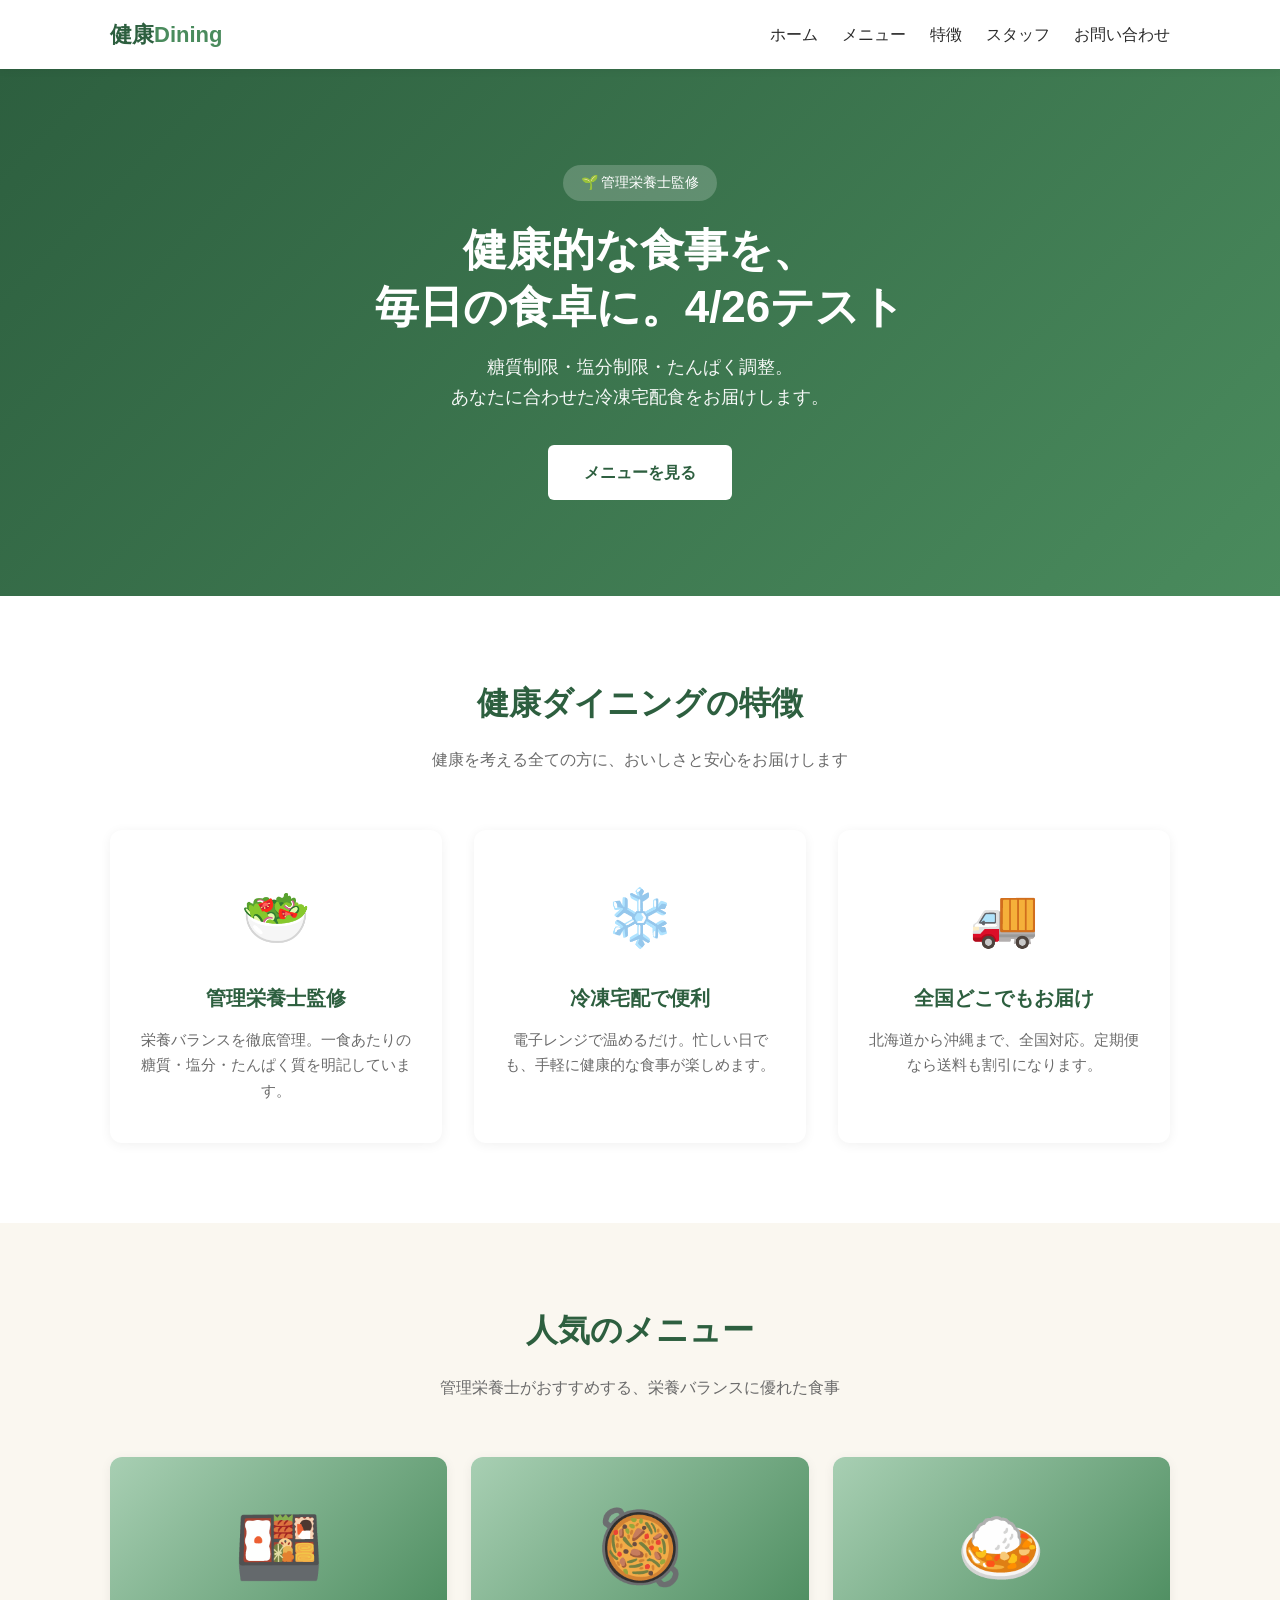
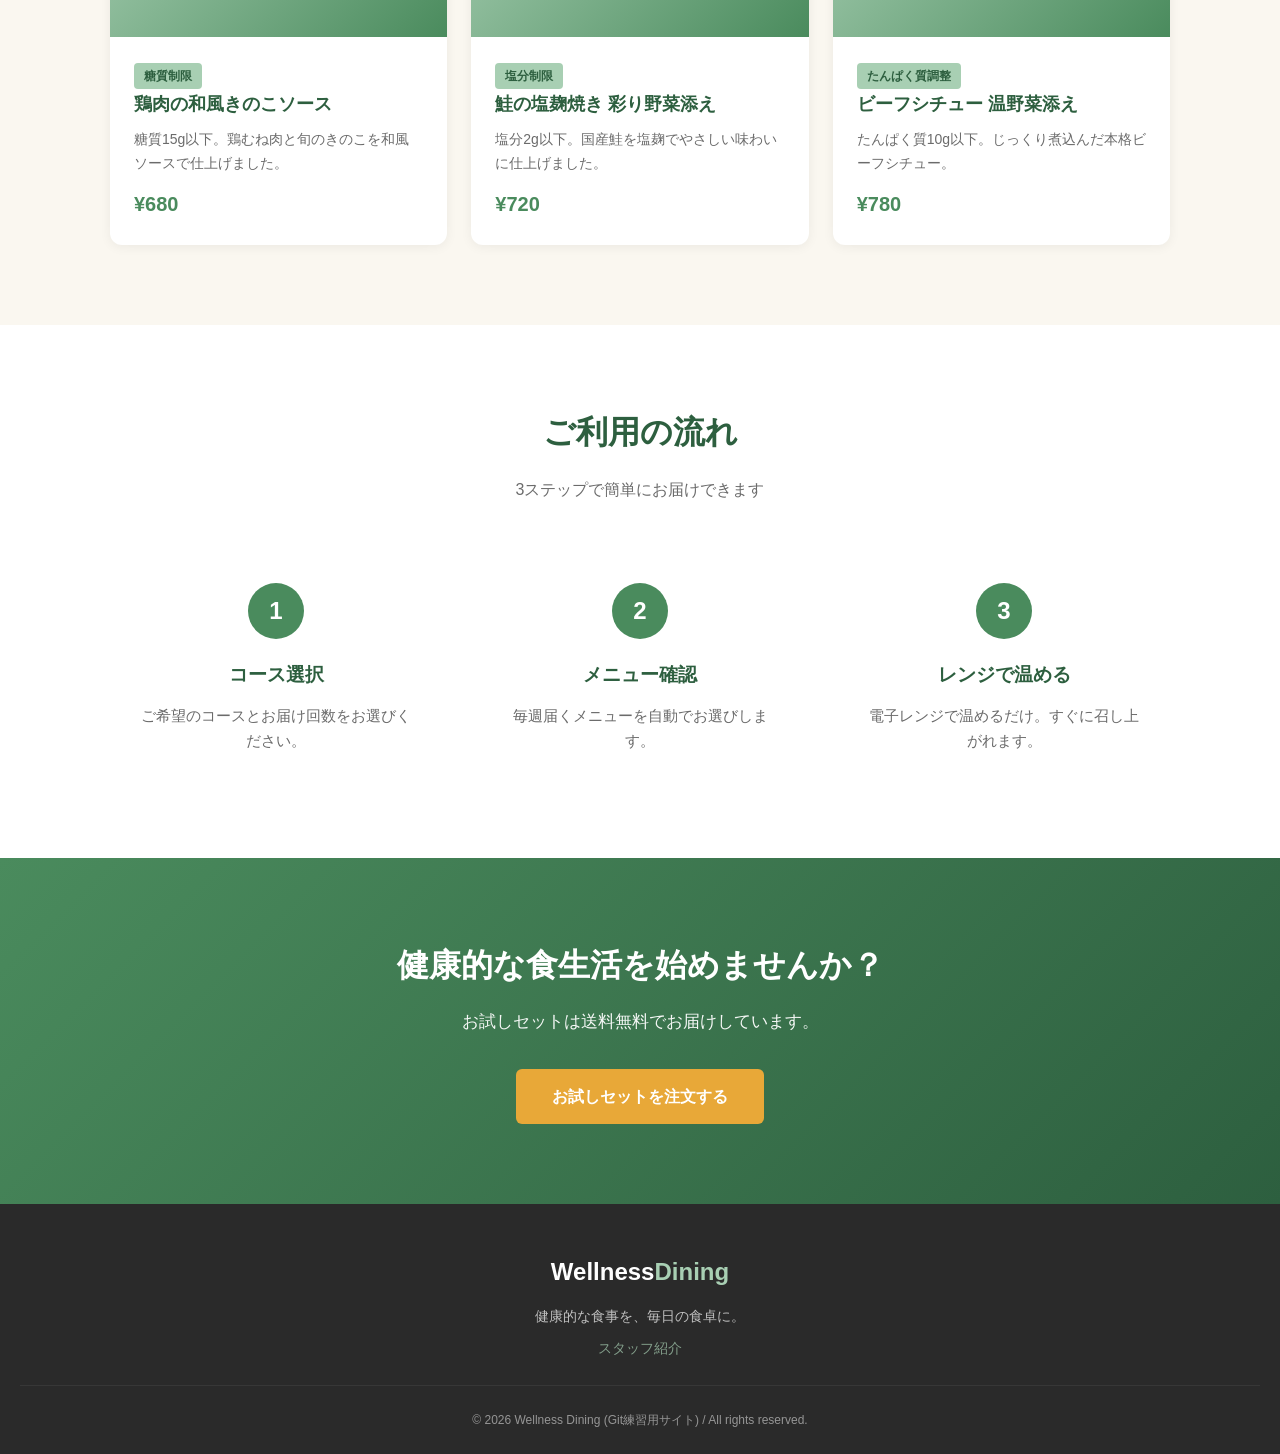
==== index.html @ 2d566314 "たんぱく修正" ====
<!DOCTYPE html>
<html lang="ja">
<head>
  <meta charset="UTF-8">
  <meta name="viewport" content="width=device-width, initial-scale=1.0">
  <title>健康｜健康的な食事を、毎日の食卓に。</title>
  <meta name="description" content="管理栄養士監修の冷凍宅配食。糖質制限・塩分制限・たんぱく質調整など、あなたに合わせた健康的な食事をお届けします。">
  <link rel="stylesheet" href="css/style.css">
</head>
<body>

  <!-- ========== Header ========== -->
  <header>
    <nav>
      <a href="index.html" class="logo">健康<span>Dining</span></a>
      <ul class="nav-links">
        <li><a href="index.html">ホーム</a></li>
        <li><a href="#menu">メニュー</a></li>
        <li><a href="#about">特徴</a></li>
        <li><a href="staff.html">スタッフ</a></li>
        <li><a href="#contact">お問い合わせ</a></li>
      </ul>
    </nav>
  </header>

  <!-- ========== Hero ========== -->
  <section class="hero">
    <span class="hero-badge">🌱 管理栄養士監修</span>
    <h1>健康的な食事を、<br>毎日の食卓に。4/26テスト</h1>
    <p>糖質制限・塩分制限・たんぱく調整。<br>あなたに合わせた冷凍宅配食をお届けします。</p>
    <a href="#menu" class="btn">メニューを見る</a>
  </section>

  <!-- ========== Features ========== -->
  <section class="bg-white" id="about">
    <div class="container">
      <h2 class="section-title">健康ダイニングの特徴</h2>
      <p class="section-subtitle">健康を考える全ての方に、おいしさと安心をお届けします</p>
      <div class="features">
        <div class="feature-card">
          <div class="feature-icon">🥗</div>
          <h3>管理栄養士監修</h3>
          <p>栄養バランスを徹底管理。一食あたりの糖質・塩分・たんぱく質を明記しています。</p>
        </div>
        <div class="feature-card">
          <div class="feature-icon">❄️</div>
          <h3>冷凍宅配で便利</h3>
          <p>電子レンジで温めるだけ。忙しい日でも、手軽に健康的な食事が楽しめます。</p>
        </div>
        <div class="feature-card">
          <div class="feature-icon">🚚</div>
          <h3>全国どこでもお届け</h3>
          <p>北海道から沖縄まで、全国対応。定期便なら送料も割引になります。</p>
        </div>
      </div>
    </div>
  </section>

  <!-- ========== Menu ========== -->
  <section id="menu">
    <div class="container">
      <h2 class="section-title">人気のメニュー</h2>
      <p class="section-subtitle">管理栄養士がおすすめする、栄養バランスに優れた食事</p>
      <div class="menu-grid">

        <div class="menu-item">
          <div class="menu-item-image">🍱</div>
          <div class="menu-item-content">
            <span class="menu-item-tag">糖質制限</span>
            <h3>鶏肉の和風きのこソース</h3>
            <p class="menu-item-desc">糖質15g以下。鶏むね肉と旬のきのこを和風ソースで仕上げました。</p>
            <div class="menu-item-price">¥680</div>
          </div>
        </div>

        <div class="menu-item">
          <div class="menu-item-image">🥘</div>
          <div class="menu-item-content">
            <span class="menu-item-tag">塩分制限</span>
            <h3>鮭の塩麹焼き 彩り野菜添え</h3>
            <p class="menu-item-desc">塩分2g以下。国産鮭を塩麹でやさしい味わいに仕上げました。</p>
            <div class="menu-item-price">¥720</div>
          </div>
        </div>

        <div class="menu-item">
          <div class="menu-item-image">🍛</div>
          <div class="menu-item-content">
            <span class="menu-item-tag">たんぱく質調整</span>
            <h3>ビーフシチュー 温野菜添え</h3>
            <p class="menu-item-desc">たんぱく質10g以下。じっくり煮込んだ本格ビーフシチュー。</p>
            <div class="menu-item-price">¥780</div>
          </div>
        </div>

      </div>
    </div>
  </section>

  <!-- ========== Steps ========== -->
  <section class="bg-white">
    <div class="container">
      <h2 class="section-title">ご利用の流れ</h2>
      <p class="section-subtitle">3ステップで簡単にお届けできます</p>
      <div class="steps">
        <div class="step">
          <div class="step-number">1</div>
          <h3>コース選択</h3>
          <p>ご希望のコースとお届け回数をお選びください。</p>
        </div>
        <div class="step">
          <div class="step-number">2</div>
          <h3>メニュー確認</h3>
          <p>毎週届くメニューを自動でお選びします。</p>
        </div>
        <div class="step">
          <div class="step-number">3</div>
          <h3>レンジで温める</h3>
          <p>電子レンジで温めるだけ。すぐに召し上がれます。</p>
        </div>
      </div>
    </div>
  </section>

  <!-- ========== CTA ========== -->
  <section class="cta" id="contact">
    <div class="container">
      <h2 class="section-title">健康的な食生活を始めませんか？</h2>
      <p>お試しセットは送料無料でお届けしています。</p>
      <a href="#" class="btn btn-accent">お試しセットを注文する</a>
    </div>
  </section>

  <!-- ========== Footer ========== -->
  <footer>
    <div class="footer-logo">Wellness<span>Dining</span></div>
    <p>健康的な食事を、毎日の食卓に。</p>
    <p><a href="staff.html">スタッフ紹介</a></p>
    <div class="footer-note">
      © 2026 Wellness Dining (Git練習用サイト) / All rights reserved.
    </div>
  </footer>

</body>
</html>
---- css/style.css ----
/* ========================================
   ウェルネスダイニング練習用サイト - 共通スタイル
   ======================================== */

:root {
  --green-dark: #2d5f3f;
  --green: #4a8b5d;
  --green-light: #a8cfb3;
  --cream: #faf7f0;
  --warm-gray: #6b6b6b;
  --dark: #2a2a2a;
  --white: #ffffff;
  --accent: #e8a838;
}

* {
  margin: 0;
  padding: 0;
  box-sizing: border-box;
}

body {
  font-family: "Noto Sans JP", "Yu Gothic", "Hiragino Sans", "Meiryo", sans-serif;
  color: var(--dark);
  line-height: 1.7;
  background: var(--cream);
}

.container {
  max-width: 1100px;
  margin: 0 auto;
  padding: 0 20px;
}

/* ===== Header ===== */
header {
  background: var(--white);
  box-shadow: 0 2px 8px rgba(0, 0, 0, 0.05);
  position: sticky;
  top: 0;
  z-index: 10;
}

nav {
  display: flex;
  justify-content: space-between;
  align-items: center;
  padding: 16px 20px;
  max-width: 1100px;
  margin: 0 auto;
}

.logo {
  font-size: 22px;
  font-weight: 700;
  color: var(--green-dark);
  text-decoration: none;
}

.logo span {
  color: var(--green);
}

.nav-links {
  display: flex;
  gap: 24px;
  list-style: none;
}

.nav-links a {
  color: var(--dark);
  text-decoration: none;
  font-weight: 500;
  transition: color 0.2s;
}

.nav-links a:hover {
  color: var(--green);
}

/* ===== Hero ===== */
.hero {
  background: linear-gradient(135deg, var(--green-dark), var(--green));
  color: var(--white);
  padding: 96px 20px;
  text-align: center;
}

.hero-badge {
  display: inline-block;
  background: rgba(255, 255, 255, 0.2);
  padding: 6px 18px;
  border-radius: 999px;
  font-size: 14px;
  margin-bottom: 20px;
}

.hero h1 {
  font-size: 44px;
  font-weight: 700;
  margin-bottom: 16px;
  line-height: 1.3;
}

.hero p {
  font-size: 18px;
  margin-bottom: 32px;
  opacity: 0.95;
}

.btn {
  display: inline-block;
  padding: 14px 36px;
  background: var(--white);
  color: var(--green-dark);
  border-radius: 6px;
  text-decoration: none;
  font-weight: 700;
  transition: transform 0.2s, box-shadow 0.2s;
}

.btn:hover {
  transform: translateY(-2px);
  box-shadow: 0 8px 20px rgba(0, 0, 0, 0.2);
}

.btn-accent {
  background: var(--accent);
  color: var(--white);
}

/* ===== Sections ===== */
section {
  padding: 80px 0;
}

.section-title {
  text-align: center;
  font-size: 32px;
  margin-bottom: 16px;
  color: var(--green-dark);
}

.section-subtitle {
  text-align: center;
  color: var(--warm-gray);
  margin-bottom: 56px;
  font-size: 16px;
}

.bg-white {
  background: var(--white);
}

/* ===== Features ===== */
.features {
  display: grid;
  grid-template-columns: repeat(auto-fit, minmax(280px, 1fr));
  gap: 32px;
}

.feature-card {
  background: var(--white);
  padding: 40px 28px;
  border-radius: 12px;
  text-align: center;
  box-shadow: 0 2px 12px rgba(0, 0, 0, 0.06);
  transition: transform 0.2s;
}

.feature-card:hover {
  transform: translateY(-4px);
}

.feature-icon {
  font-size: 56px;
  margin-bottom: 16px;
}

.feature-card h3 {
  color: var(--green-dark);
  margin-bottom: 12px;
  font-size: 20px;
}

.feature-card p {
  color: var(--warm-gray);
  font-size: 15px;
}

/* ===== Menu grid ===== */
.menu-grid {
  display: grid;
  grid-template-columns: repeat(auto-fit, minmax(280px, 1fr));
  gap: 24px;
}

.menu-item {
  background: var(--white);
  border-radius: 12px;
  overflow: hidden;
  box-shadow: 0 2px 12px rgba(0, 0, 0, 0.06);
  transition: transform 0.2s;
}

.menu-item:hover {
  transform: translateY(-4px);
}

.menu-item-image {
  background: linear-gradient(135deg, var(--green-light), var(--green));
  height: 180px;
  display: flex;
  align-items: center;
  justify-content: center;
  color: var(--white);
  font-size: 72px;
}

.menu-item-content {
  padding: 24px;
}

.menu-item h3 {
  color: var(--green-dark);
  margin-bottom: 8px;
  font-size: 18px;
}

.menu-item-desc {
  color: var(--warm-gray);
  font-size: 14px;
  margin-bottom: 12px;
}

.menu-item-price {
  color: var(--green);
  font-weight: 700;
  font-size: 20px;
}

.menu-item-tag {
  display: inline-block;
  background: var(--green-light);
  color: var(--green-dark);
  padding: 3px 10px;
  border-radius: 4px;
  font-size: 12px;
  margin-right: 6px;
  font-weight: 600;
}

/* ===== Steps ===== */
.steps {
  display: grid;
  grid-template-columns: repeat(auto-fit, minmax(240px, 1fr));
  gap: 32px;
}

.step {
  text-align: center;
  padding: 24px;
}

.step-number {
  display: inline-block;
  width: 56px;
  height: 56px;
  background: var(--green);
  color: var(--white);
  border-radius: 50%;
  font-size: 24px;
  font-weight: 700;
  line-height: 56px;
  margin-bottom: 20px;
}

.step h3 {
  color: var(--green-dark);
  margin-bottom: 12px;
}

.step p {
  color: var(--warm-gray);
  font-size: 15px;
}

/* ===== CTA ===== */
.cta {
  background: linear-gradient(135deg, var(--green), var(--green-dark));
  color: var(--white);
  text-align: center;
}

.cta .section-title {
  color: var(--white);
}

.cta p {
  margin-bottom: 32px;
  font-size: 17px;
  opacity: 0.95;
}

/* ===== Staff table ===== */
.staff-intro {
  max-width: 720px;
  margin: 0 auto 48px;
  text-align: center;
  color: var(--warm-gray);
}

.staff-table {
  width: 100%;
  background: var(--white);
  border-radius: 12px;
  overflow: hidden;
  box-shadow: 0 2px 12px rgba(0, 0, 0, 0.06);
  border-collapse: collapse;
}

.staff-table th {
  background: var(--green-dark);
  color: var(--white);
  padding: 16px;
  text-align: left;
  font-weight: 600;
}

.staff-table td {
  padding: 16px;
  border-bottom: 1px solid #eee;
}

.staff-table tr:last-child td {
  border-bottom: none;
}

.staff-table tr:hover {
  background: var(--cream);
}

.staff-role {
  display: inline-block;
  background: var(--green-light);
  color: var(--green-dark);
  padding: 3px 10px;
  border-radius: 4px;
  font-size: 12px;
  font-weight: 600;
}

/* ===== Footer ===== */
footer {
  background: var(--dark);
  color: var(--white);
  padding: 48px 20px 24px;
  text-align: center;
}

footer .footer-logo {
  font-size: 24px;
  font-weight: 700;
  color: var(--white);
  margin-bottom: 12px;
}

footer .footer-logo span {
  color: var(--green-light);
}

footer p {
  opacity: 0.7;
  font-size: 14px;
  margin-bottom: 8px;
}

footer a {
  color: var(--green-light);
  text-decoration: none;
}

.footer-note {
  margin-top: 24px;
  padding-top: 24px;
  border-top: 1px solid #444;
  font-size: 12px;
  opacity: 0.5;
}

/* ===== Responsive ===== */
@media (max-width: 640px) {
  .hero {
    padding: 64px 20px;
  }
  .hero h1 {
    font-size: 30px;
  }
  .hero p {
    font-size: 16px;
  }
  .nav-links {
    gap: 16px;
    font-size: 14px;
  }
  .section-title {
    font-size: 26px;
  }
  section {
    padding: 60px 0;
  }
  .staff-table th,
  .staff-table td {
    padding: 12px 10px;
    font-size: 14px;
  }
}
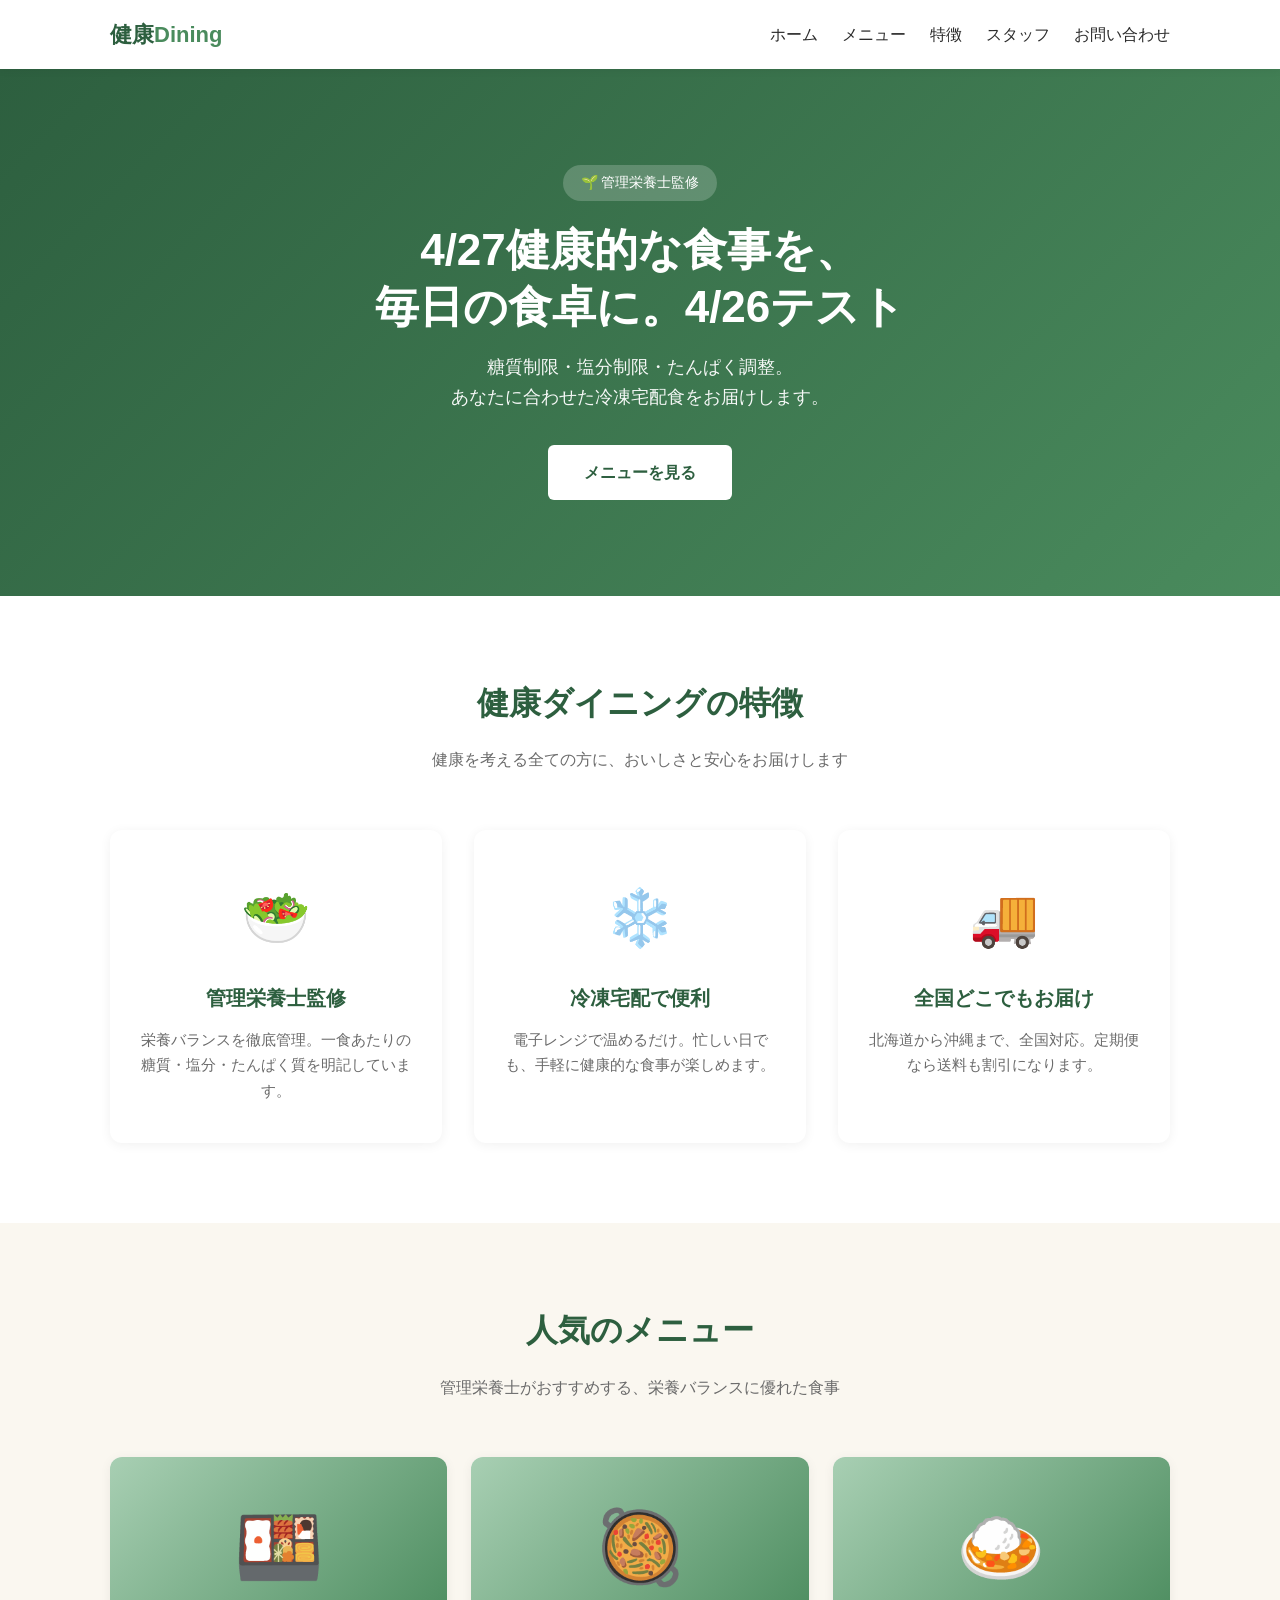
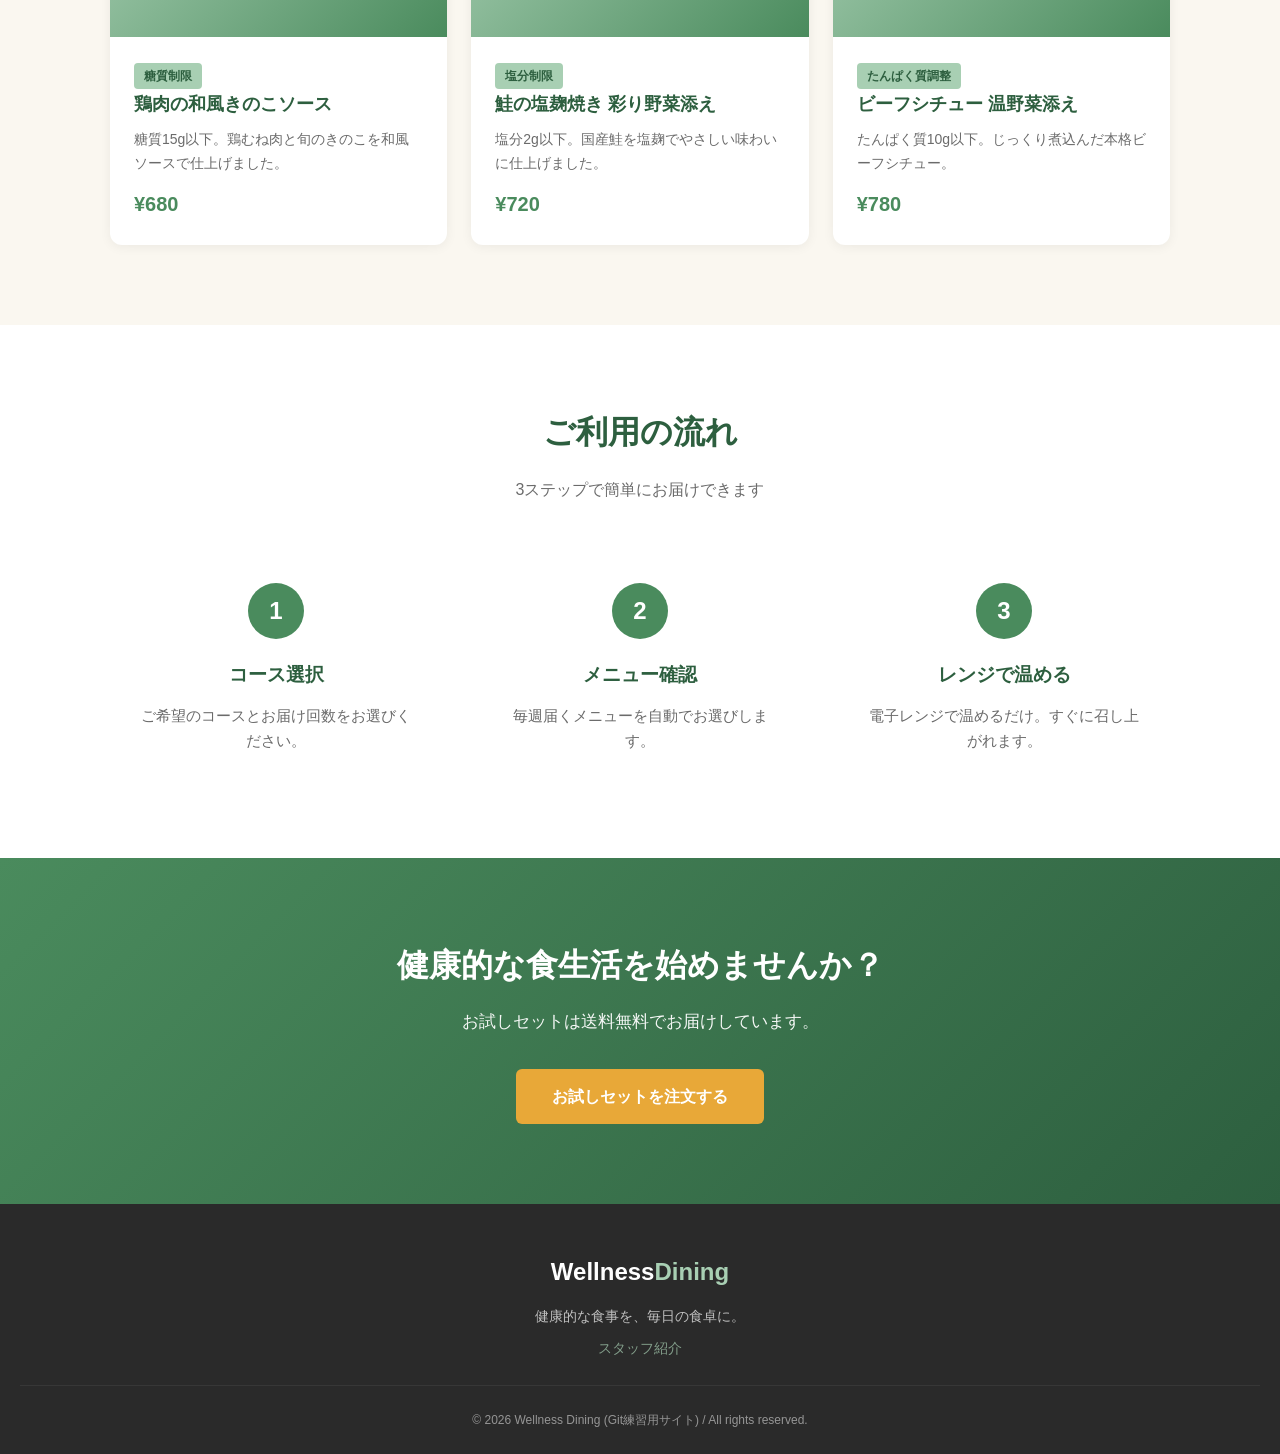
==== commit ad7cb511: "Merge branch 'staging' into pull-wasure" ====
--- a/index.html
+++ b/index.html
@@ -26,7 +26,9 @@
   <!-- ========== Hero ========== -->
   <section class="hero">
     <span class="hero-badge">🌱 管理栄養士監修</span>
-    <h1>健康的な食事を、<br>毎日の食卓に。4/26テスト</h1>
+
+    <h1>4/27健康的な食事を、<br>毎日の食卓に。4/26テスト</h1>
+
     <p>糖質制限・塩分制限・たんぱく調整。<br>あなたに合わせた冷凍宅配食をお届けします。</p>
     <a href="#menu" class="btn">メニューを見る</a>
   </section>
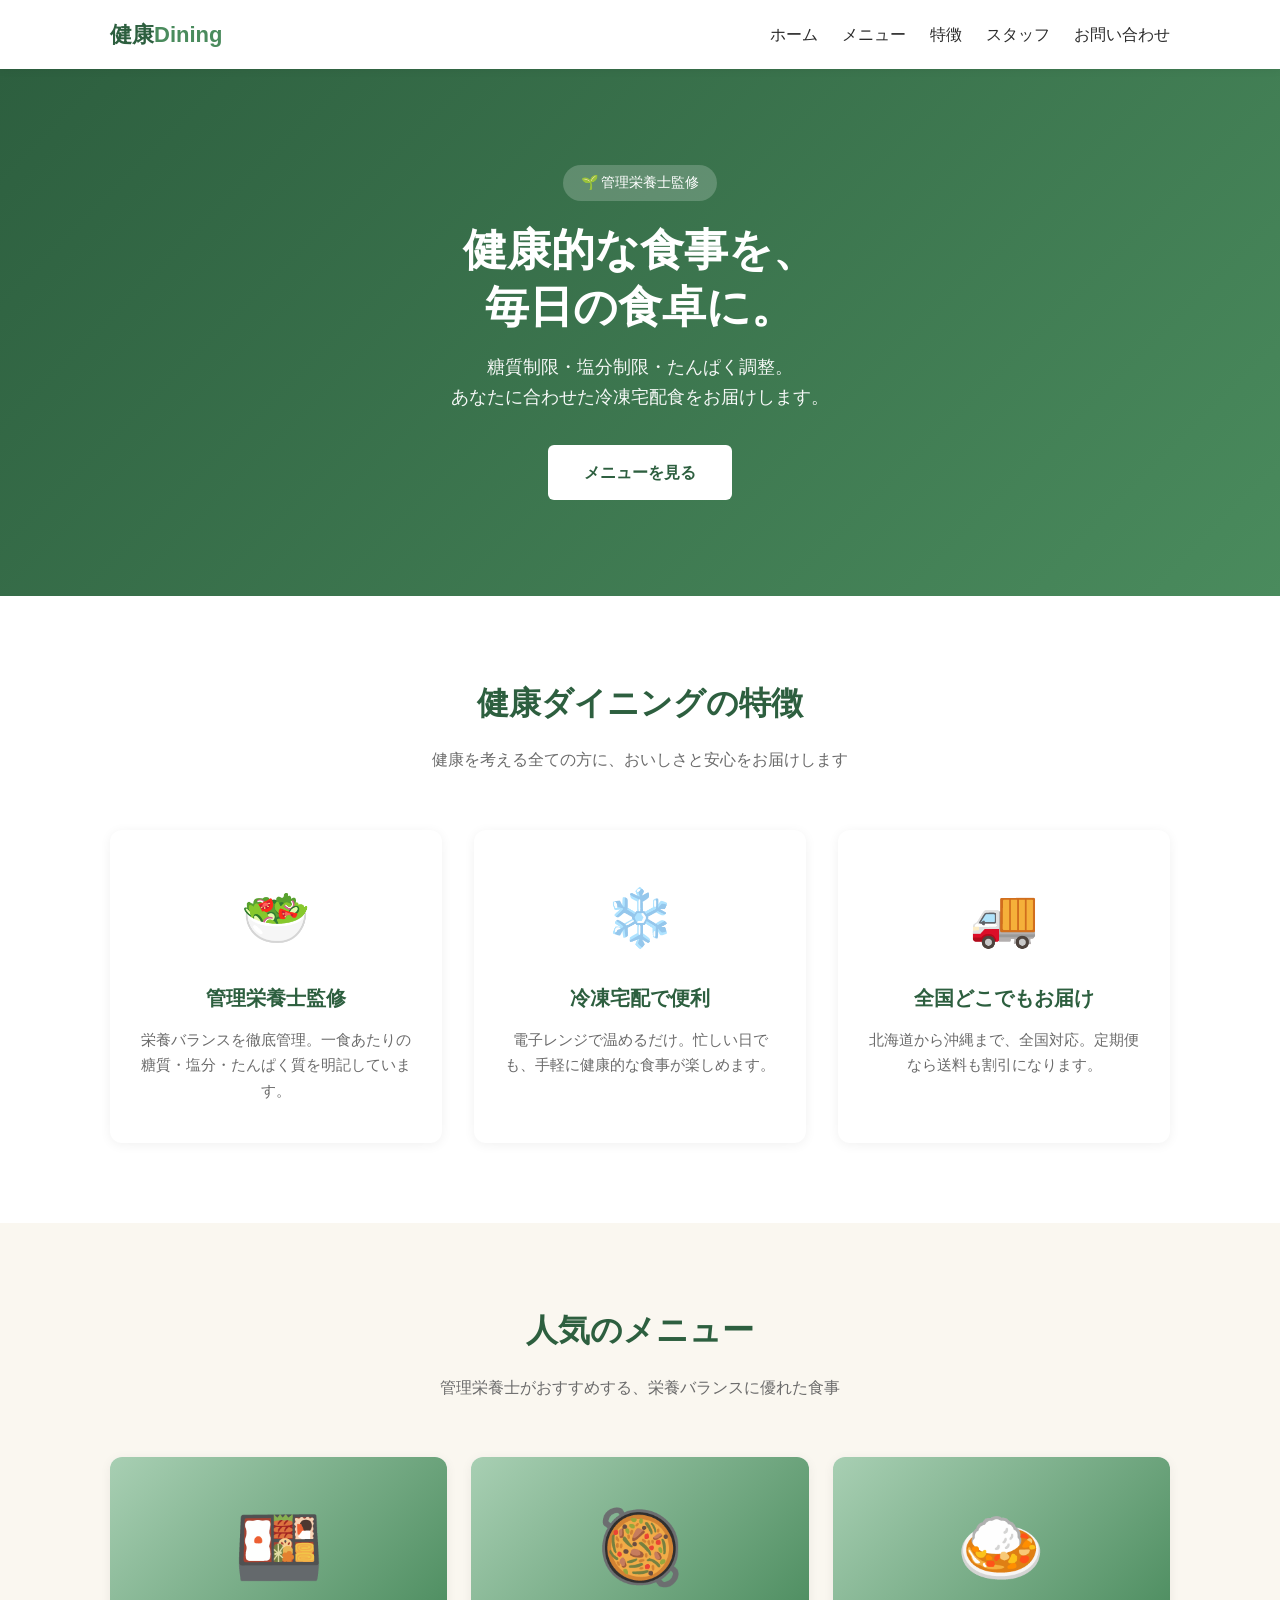
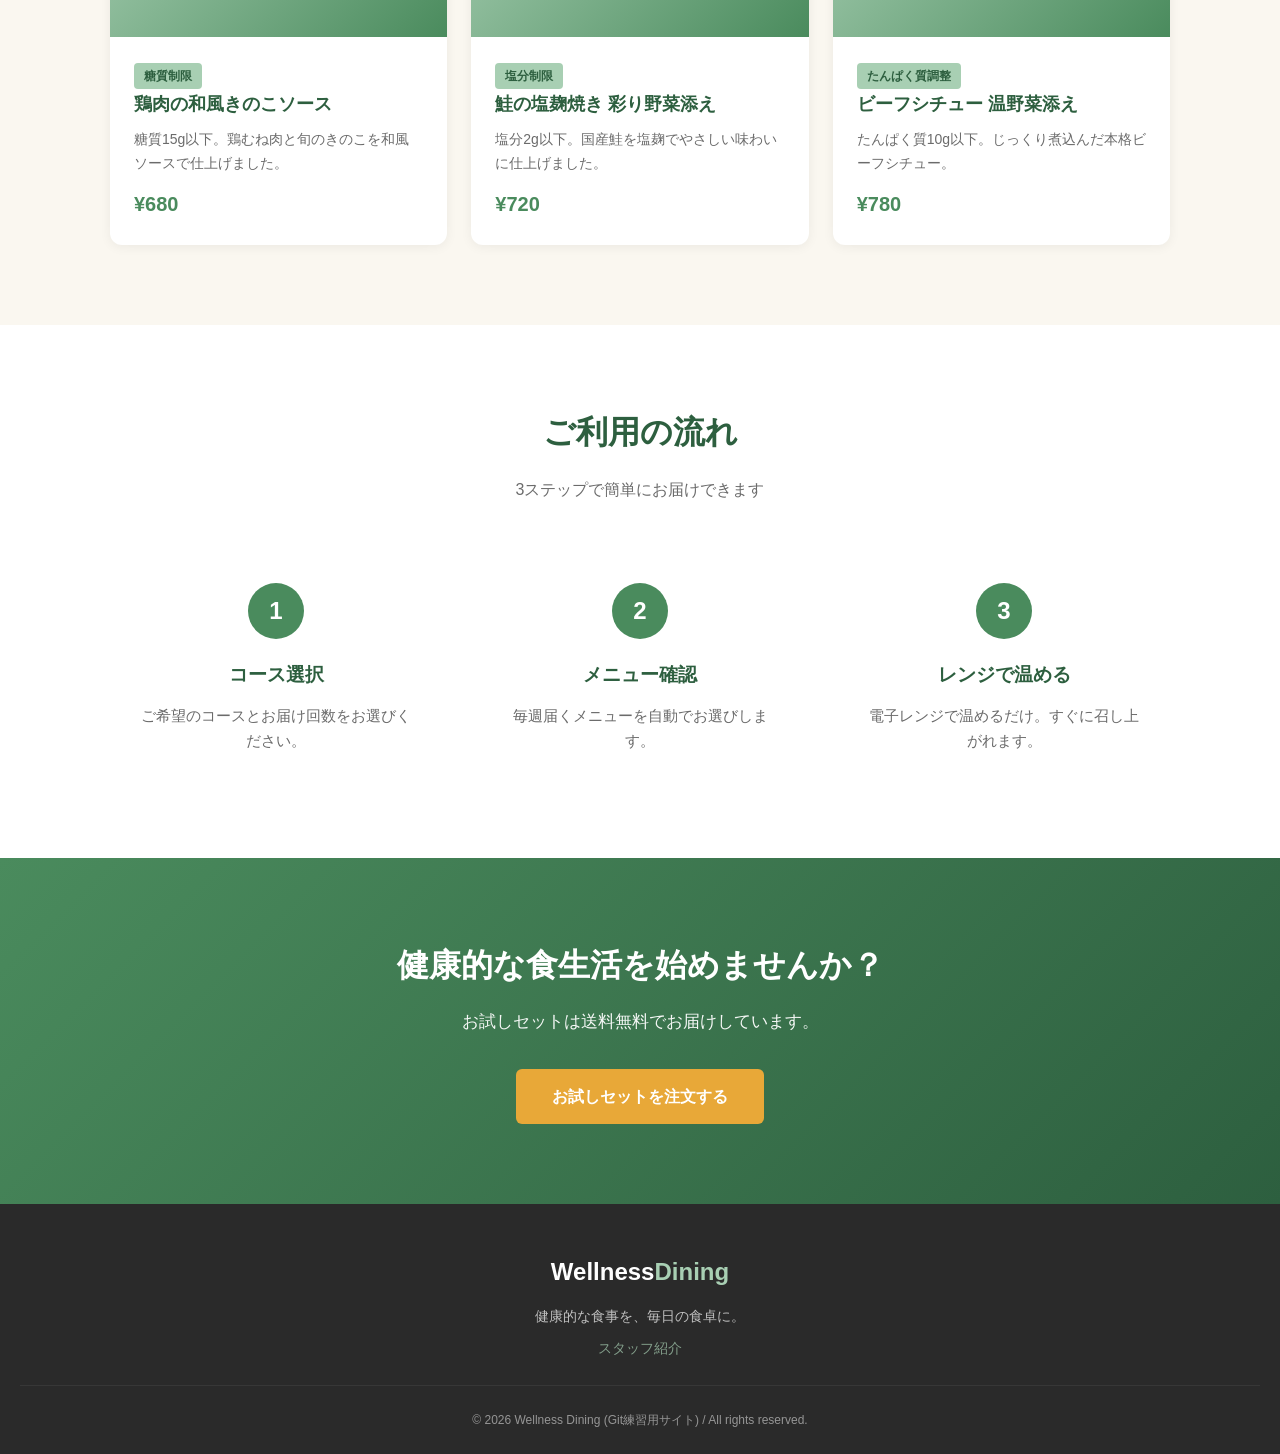
==== commit 64eda95e: "Update index.html" ====
--- a/index.html
+++ b/index.html
@@ -27,7 +27,7 @@
   <section class="hero">
     <span class="hero-badge">🌱 管理栄養士監修</span>
 
-    <h1>4/27健康的な食事を、<br>毎日の食卓に。4/26テスト</h1>
+    <h1>健康的な食事を、<br>毎日の食卓に。</h1>
 
     <p>糖質制限・塩分制限・たんぱく調整。<br>あなたに合わせた冷凍宅配食をお届けします。</p>
     <a href="#menu" class="btn">メニューを見る</a>
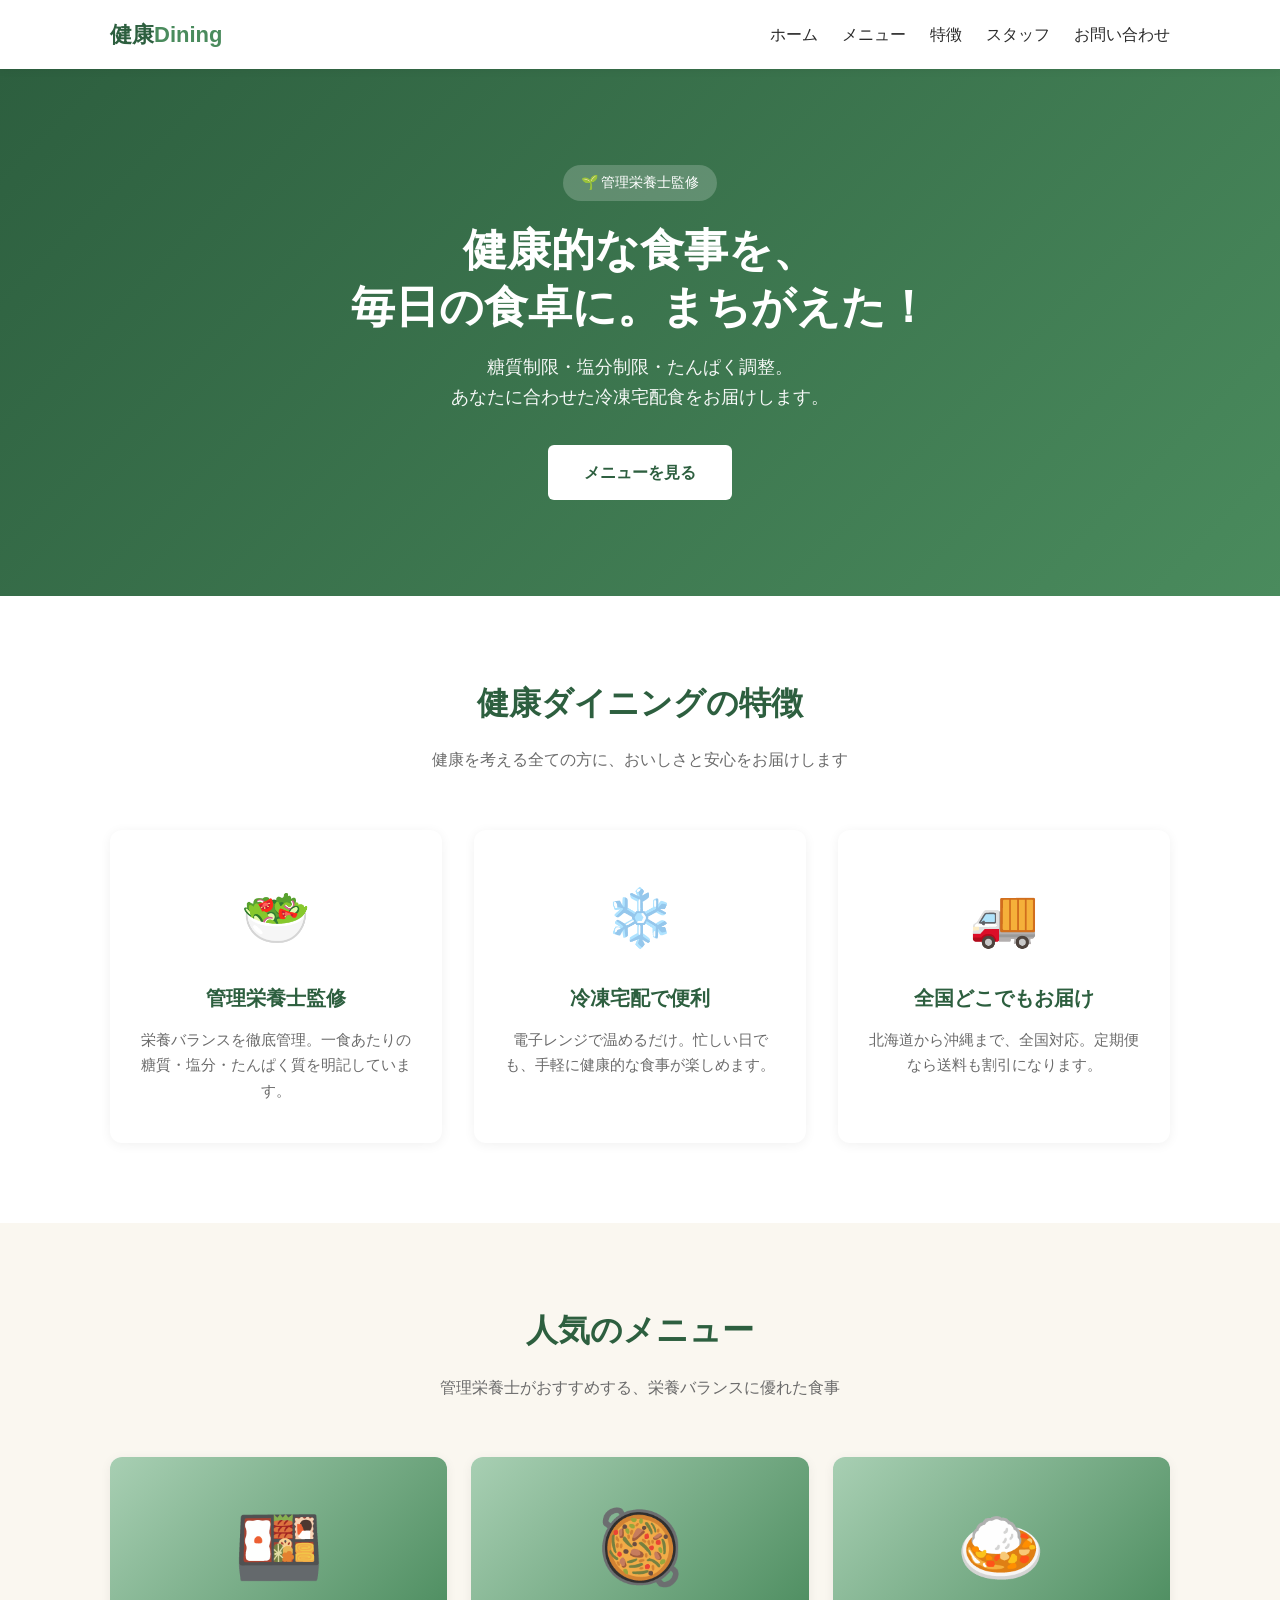
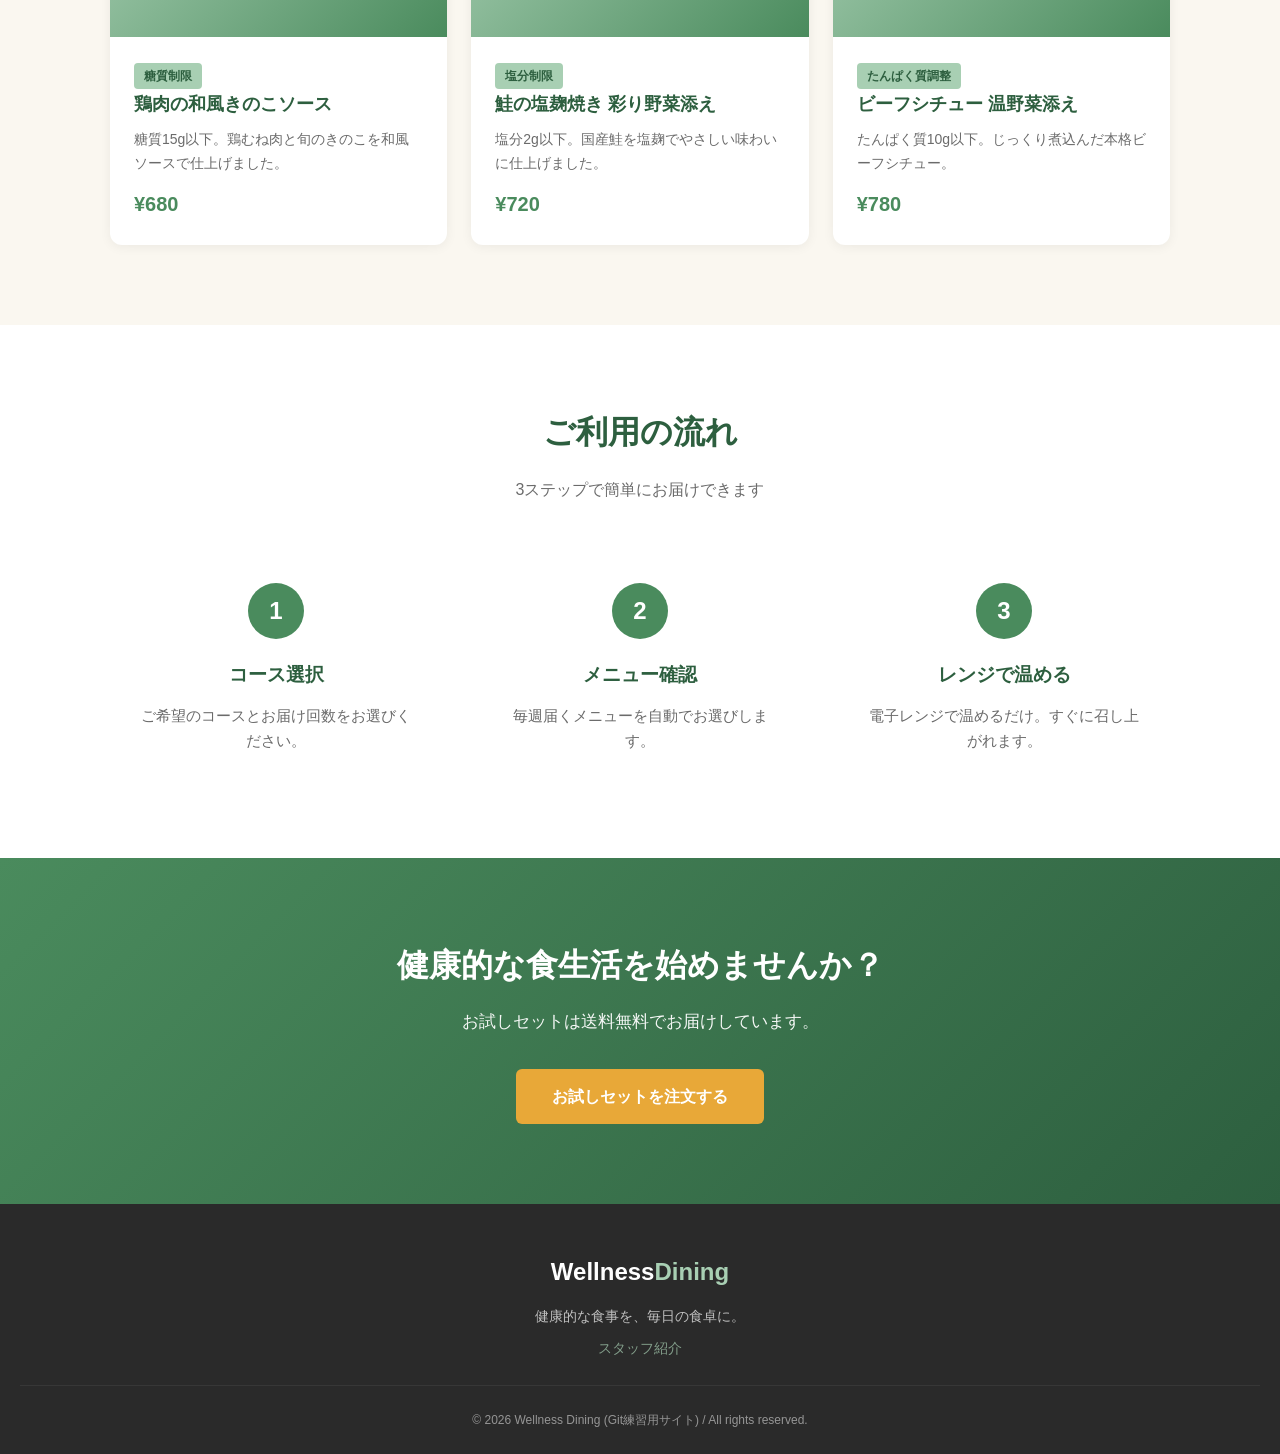
==== commit 91021d0d: "Update index.html" ====
--- a/index.html
+++ b/index.html
@@ -27,7 +27,7 @@
   <section class="hero">
     <span class="hero-badge">🌱 管理栄養士監修</span>
 
-    <h1>健康的な食事を、<br>毎日の食卓に。</h1>
+    <h1>健康的な食事を、<br>毎日の食卓に。まちがえた！</h1>
 
     <p>糖質制限・塩分制限・たんぱく調整。<br>あなたに合わせた冷凍宅配食をお届けします。</p>
     <a href="#menu" class="btn">メニューを見る</a>
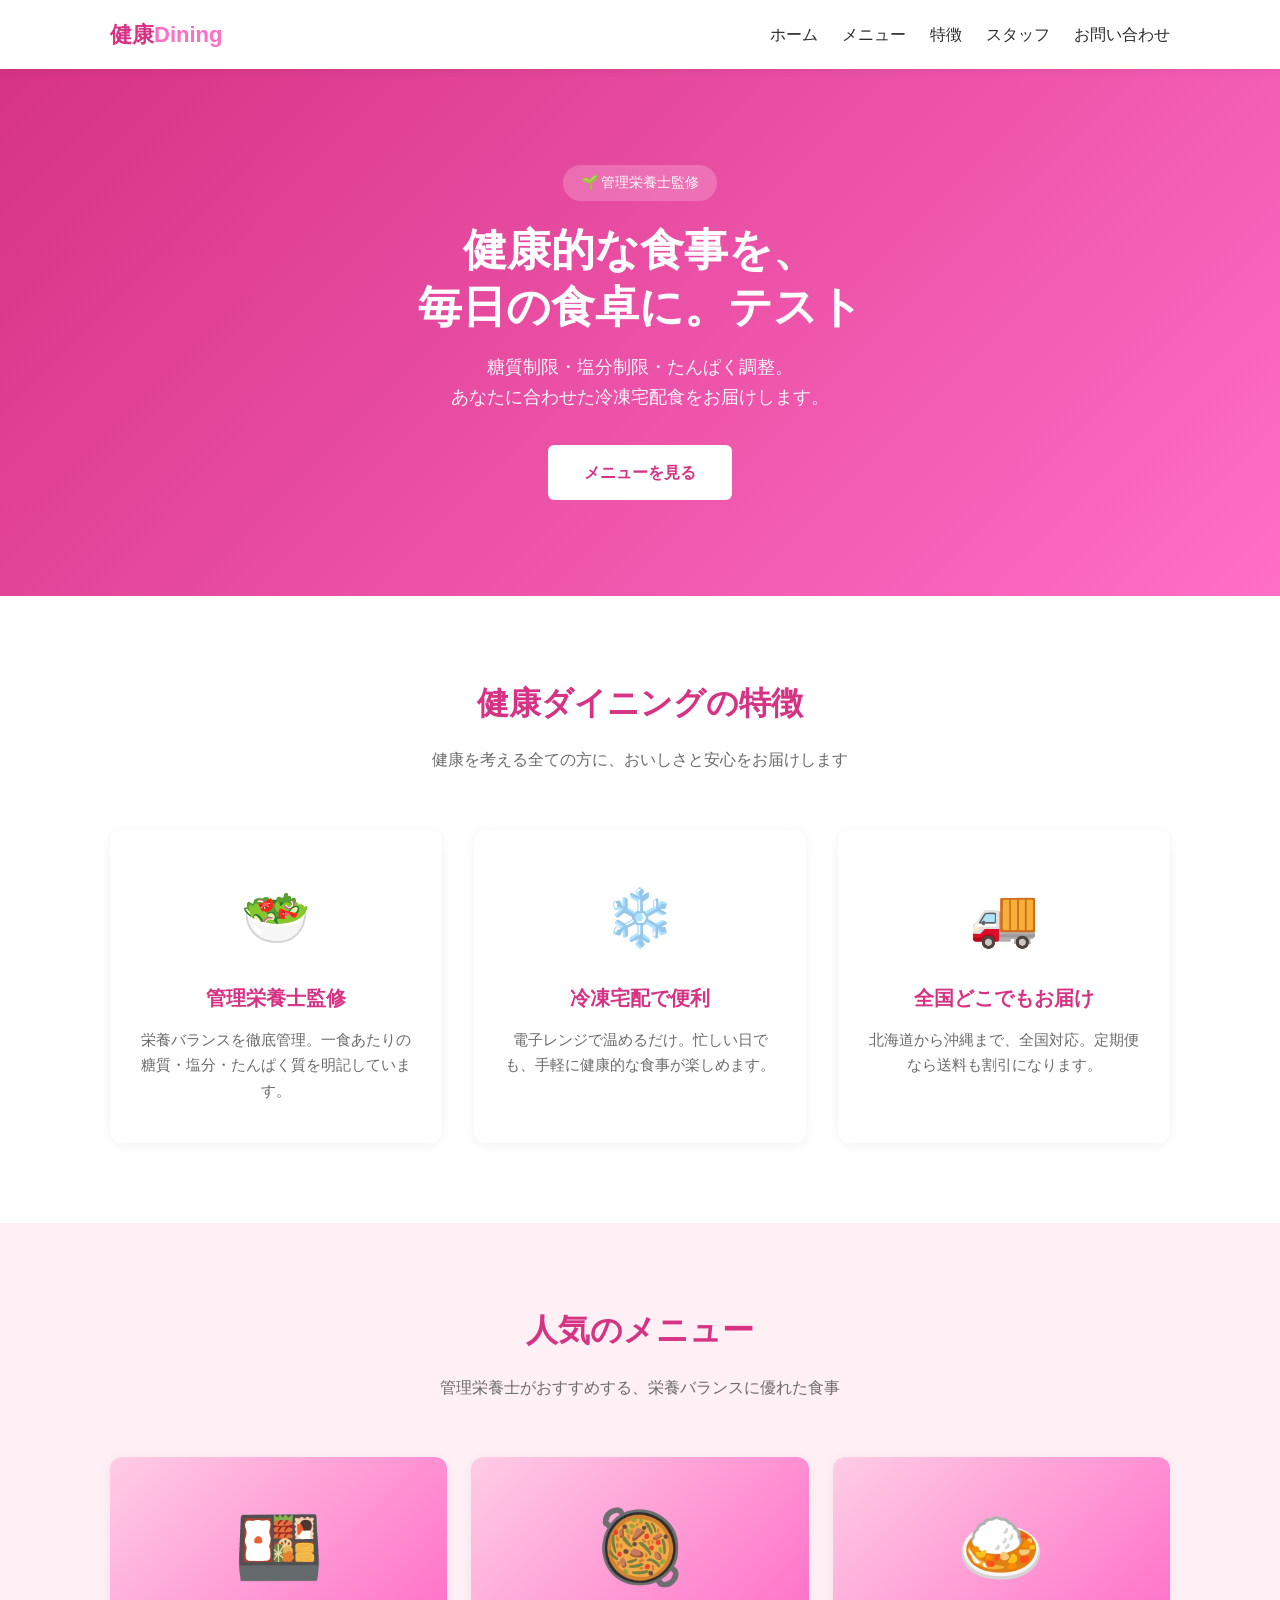
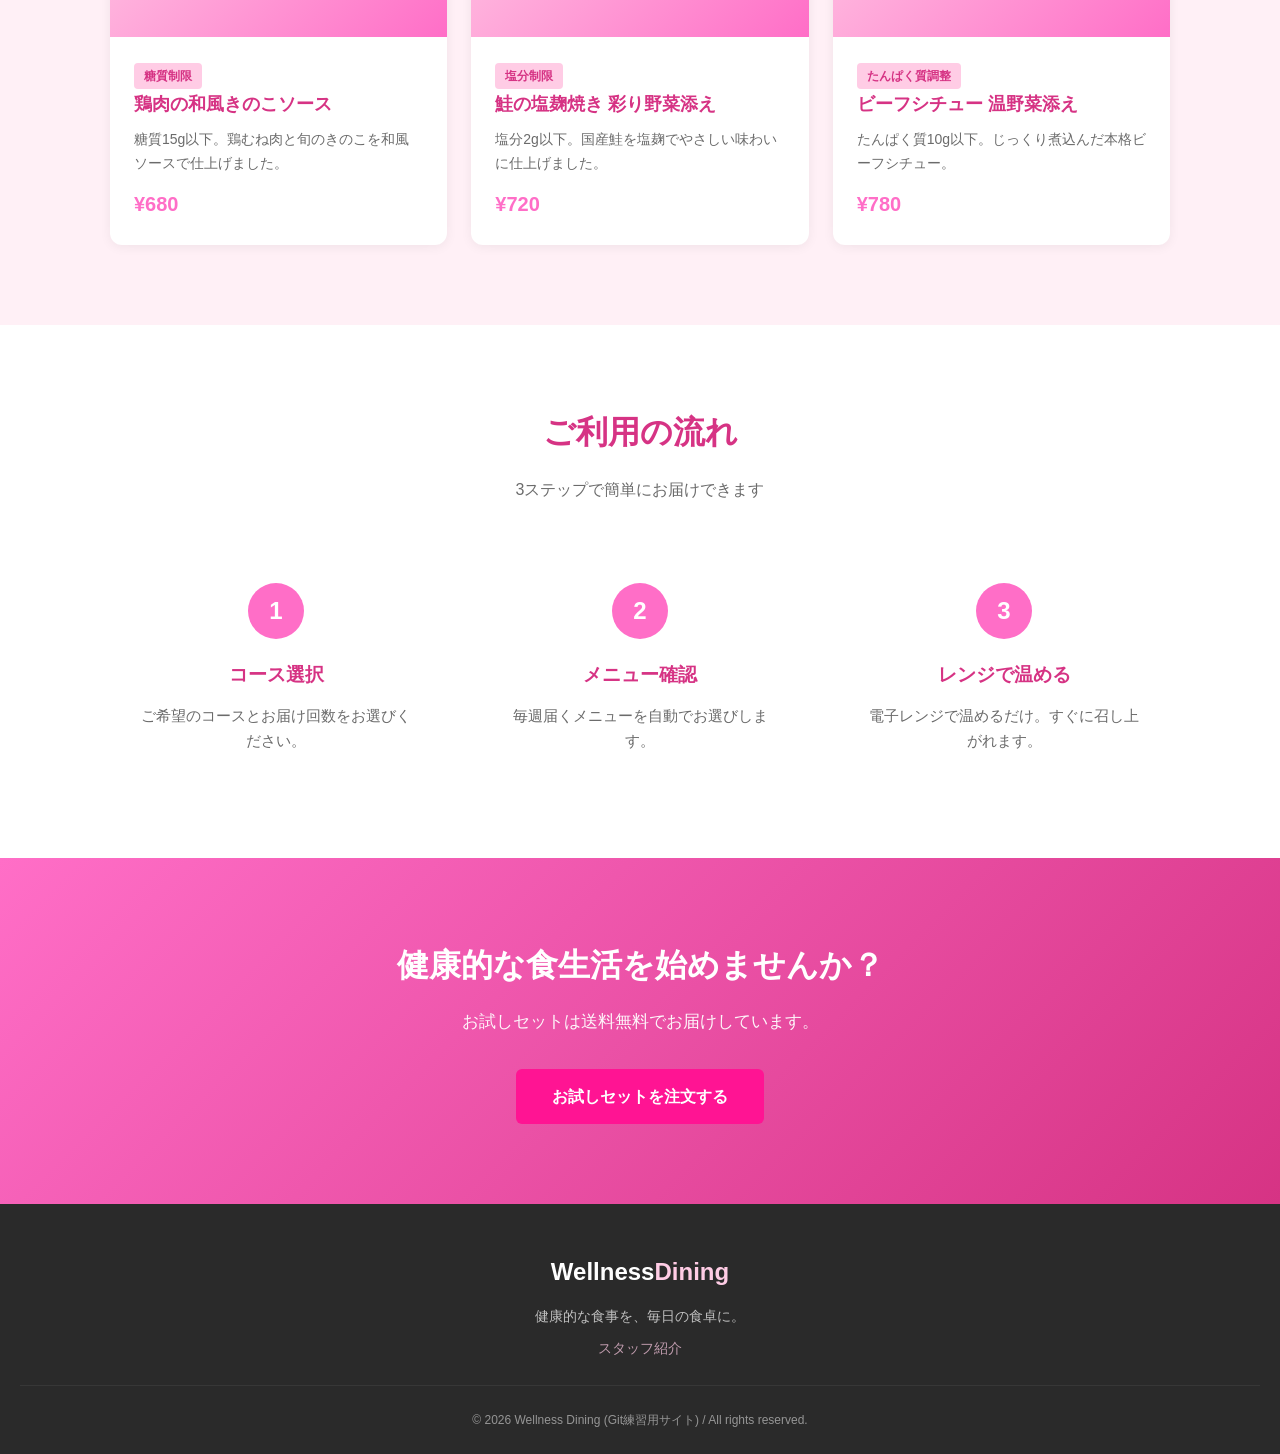
==== commit df06876e: "Update index.html" ====
--- a/index.html
+++ b/index.html
@@ -27,7 +27,7 @@
   <section class="hero">
     <span class="hero-badge">🌱 管理栄養士監修</span>
 
-    <h1>健康的な食事を、<br>毎日の食卓に。まちがえた！</h1>
+    <h1>健康的な食事を、<br>毎日の食卓に。テスト</h1>
 
     <p>糖質制限・塩分制限・たんぱく調整。<br>あなたに合わせた冷凍宅配食をお届けします。</p>
     <a href="#menu" class="btn">メニューを見る</a>
--- a/css/style.css
+++ b/css/style.css
@@ -3,14 +3,14 @@
    ======================================== */
 
 :root {
-  --green-dark: #2d5f3f;
-  --green: #4a8b5d;
-  --green-light: #a8cfb3;
-  --cream: #faf7f0;
+  --green-dark: #d63384;
+  --green: #ff6ec7;
+  --green-light: #ffcce5;
+  --cream: #fff0f6;
   --warm-gray: #6b6b6b;
   --dark: #2a2a2a;
   --white: #ffffff;
-  --accent: #e8a838;
+  --accent: #ff1493;
 }
 
 * {
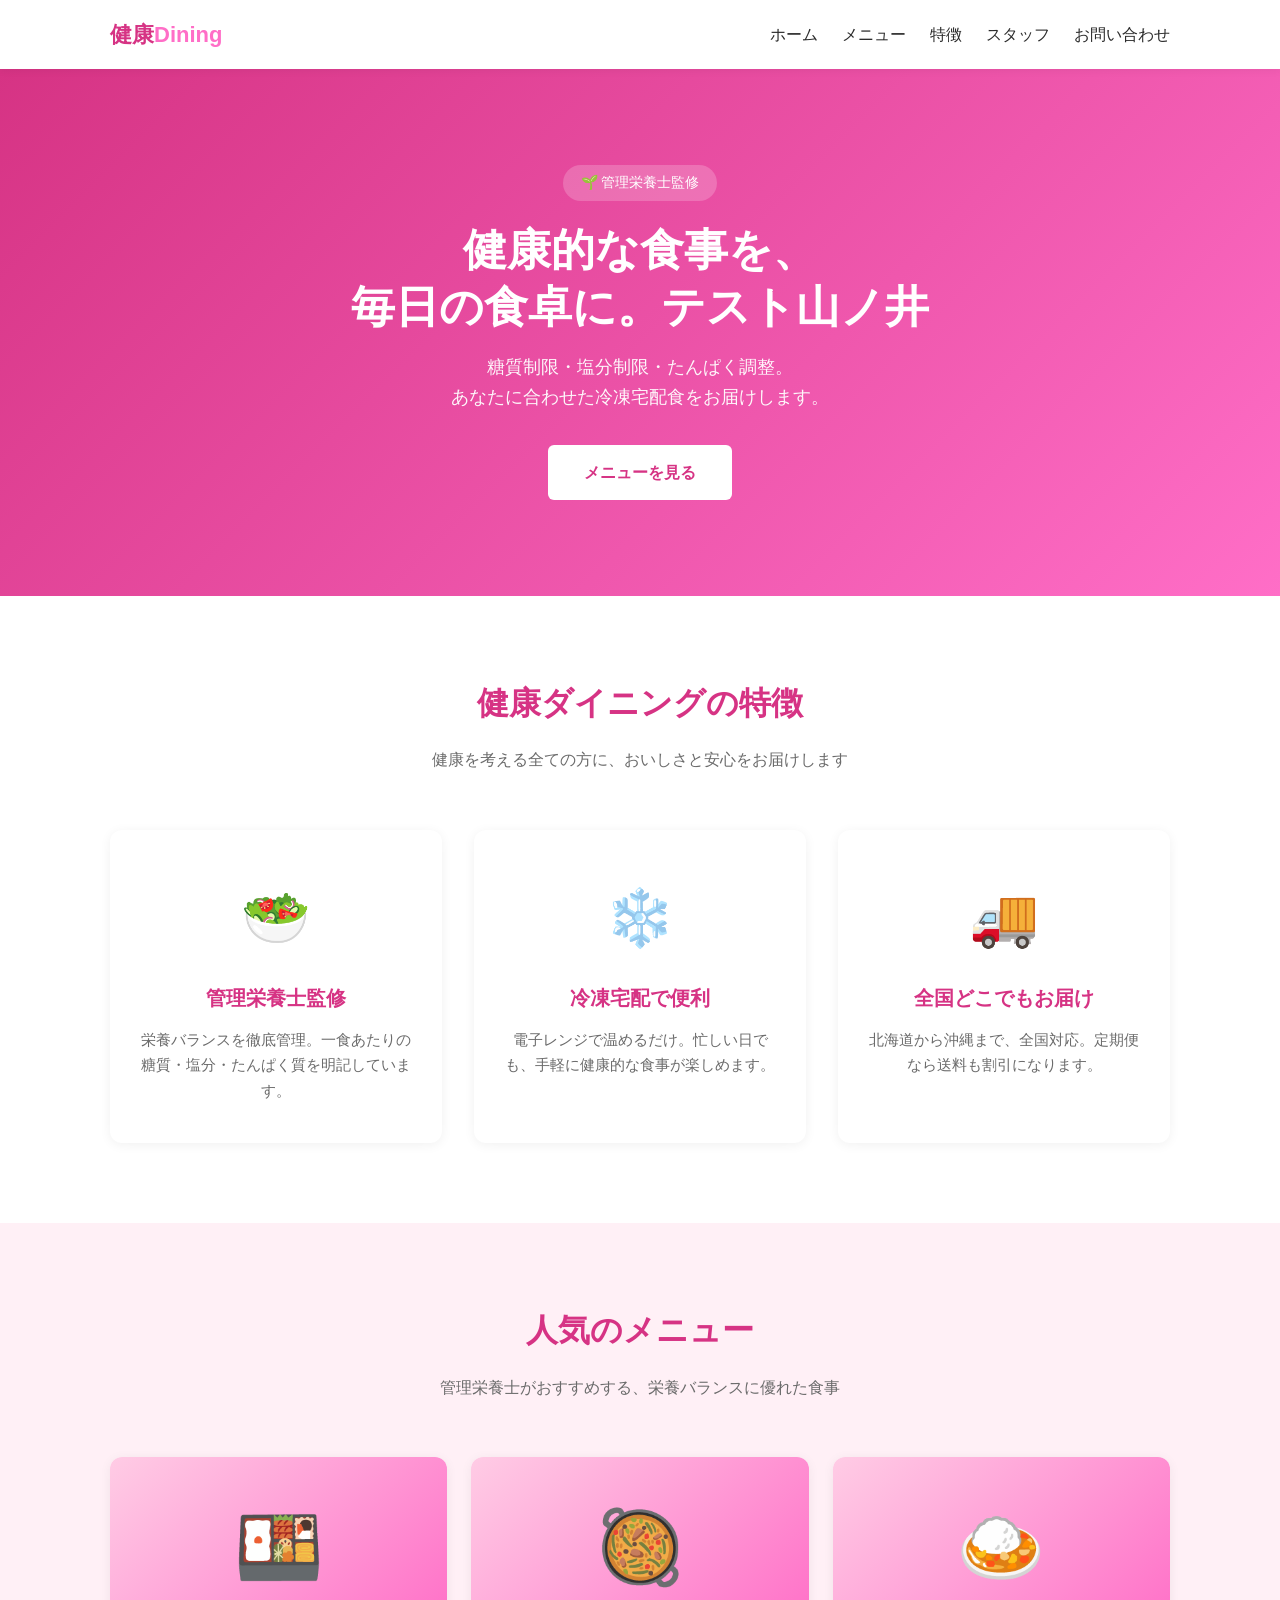
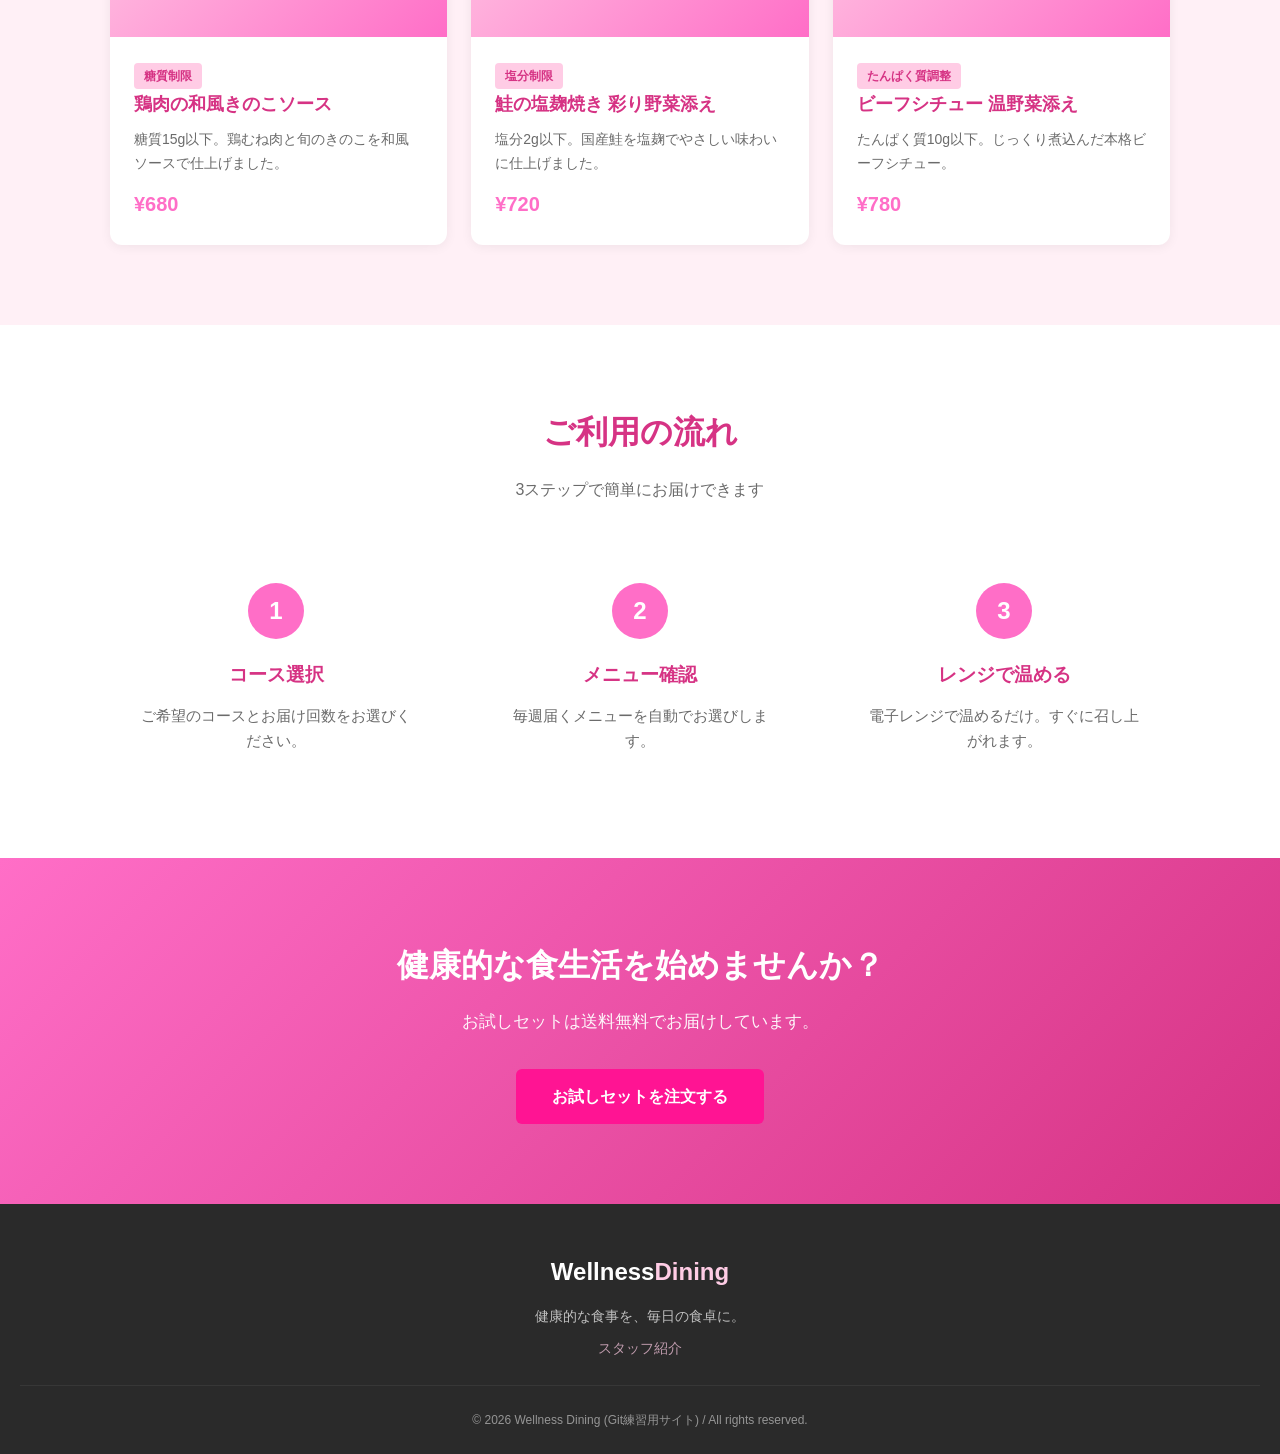
==== commit 06df1d53: "Update index.html" ====
--- a/index.html
+++ b/index.html
@@ -27,7 +27,7 @@
   <section class="hero">
     <span class="hero-badge">🌱 管理栄養士監修</span>
 
-    <h1>健康的な食事を、<br>毎日の食卓に。テスト</h1>
+    <h1>健康的な食事を、<br>毎日の食卓に。テスト山ノ井</h1>
 
     <p>糖質制限・塩分制限・たんぱく調整。<br>あなたに合わせた冷凍宅配食をお届けします。</p>
     <a href="#menu" class="btn">メニューを見る</a>
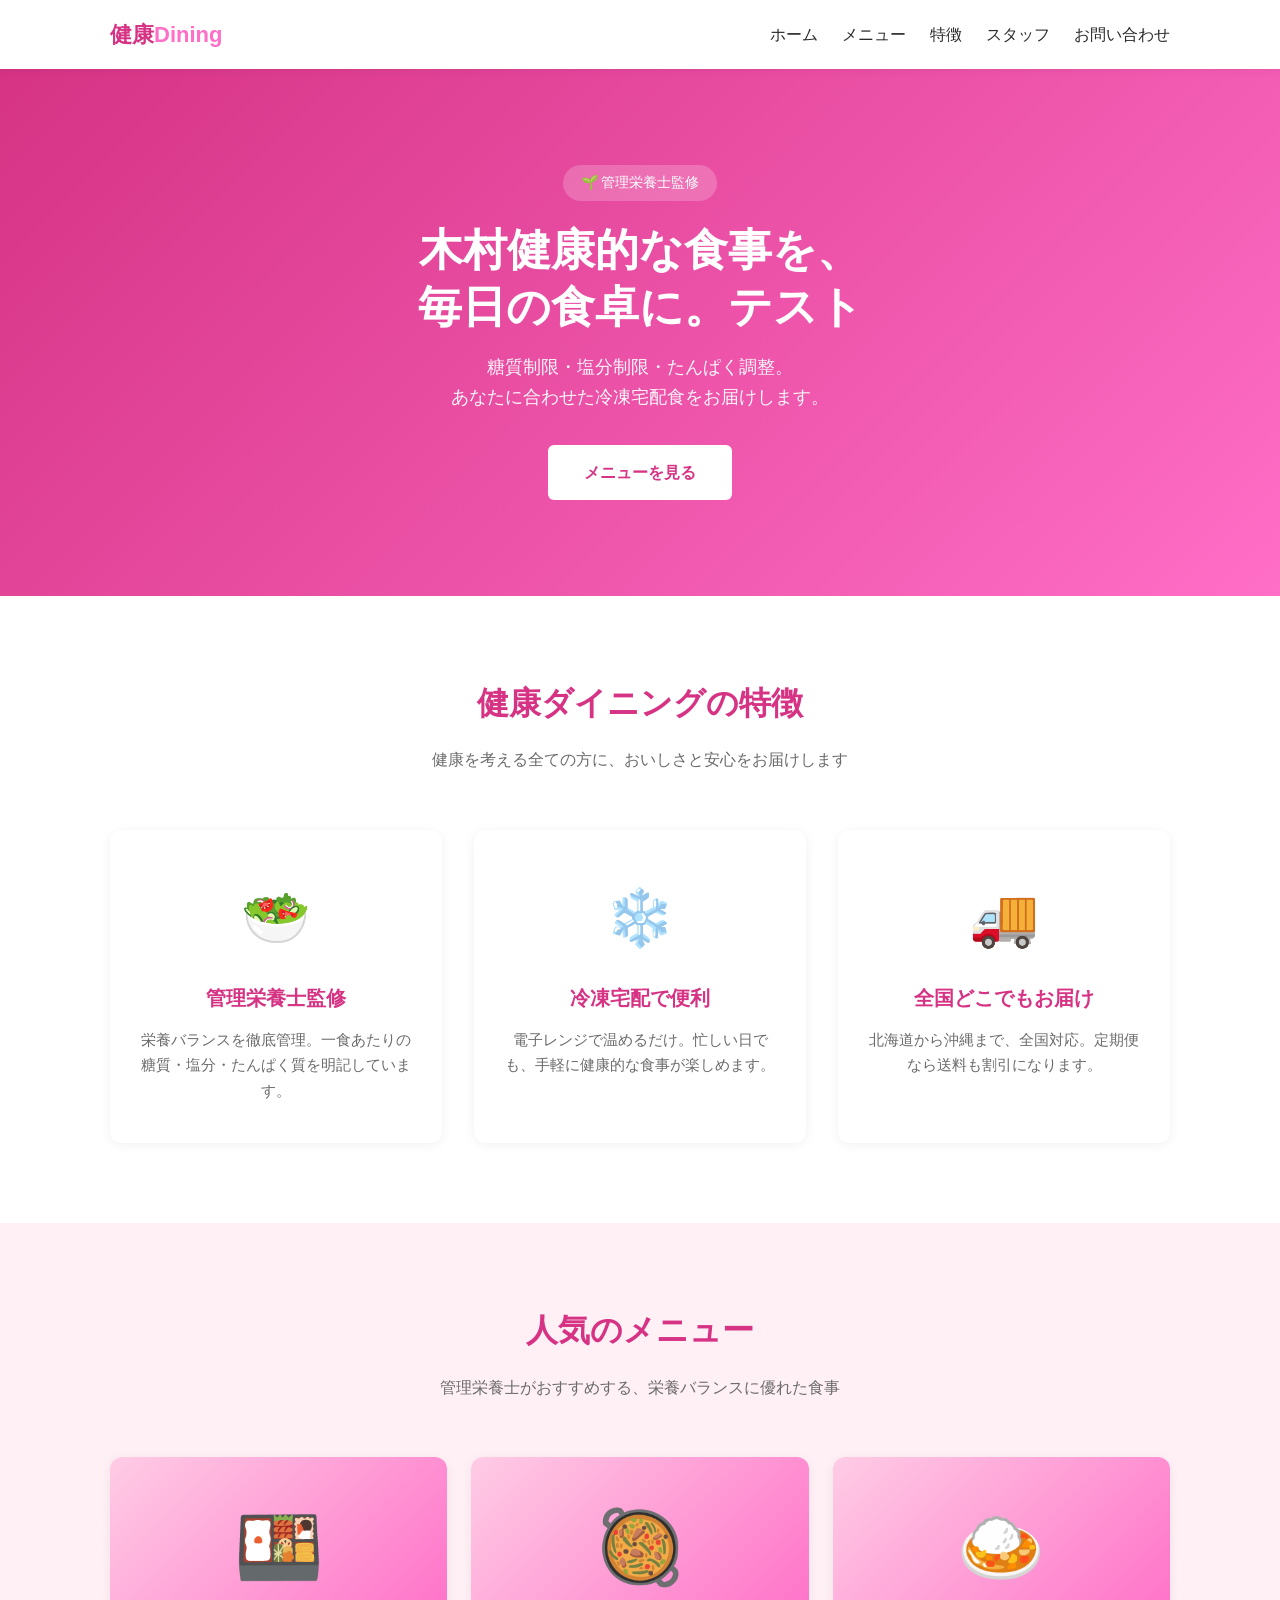
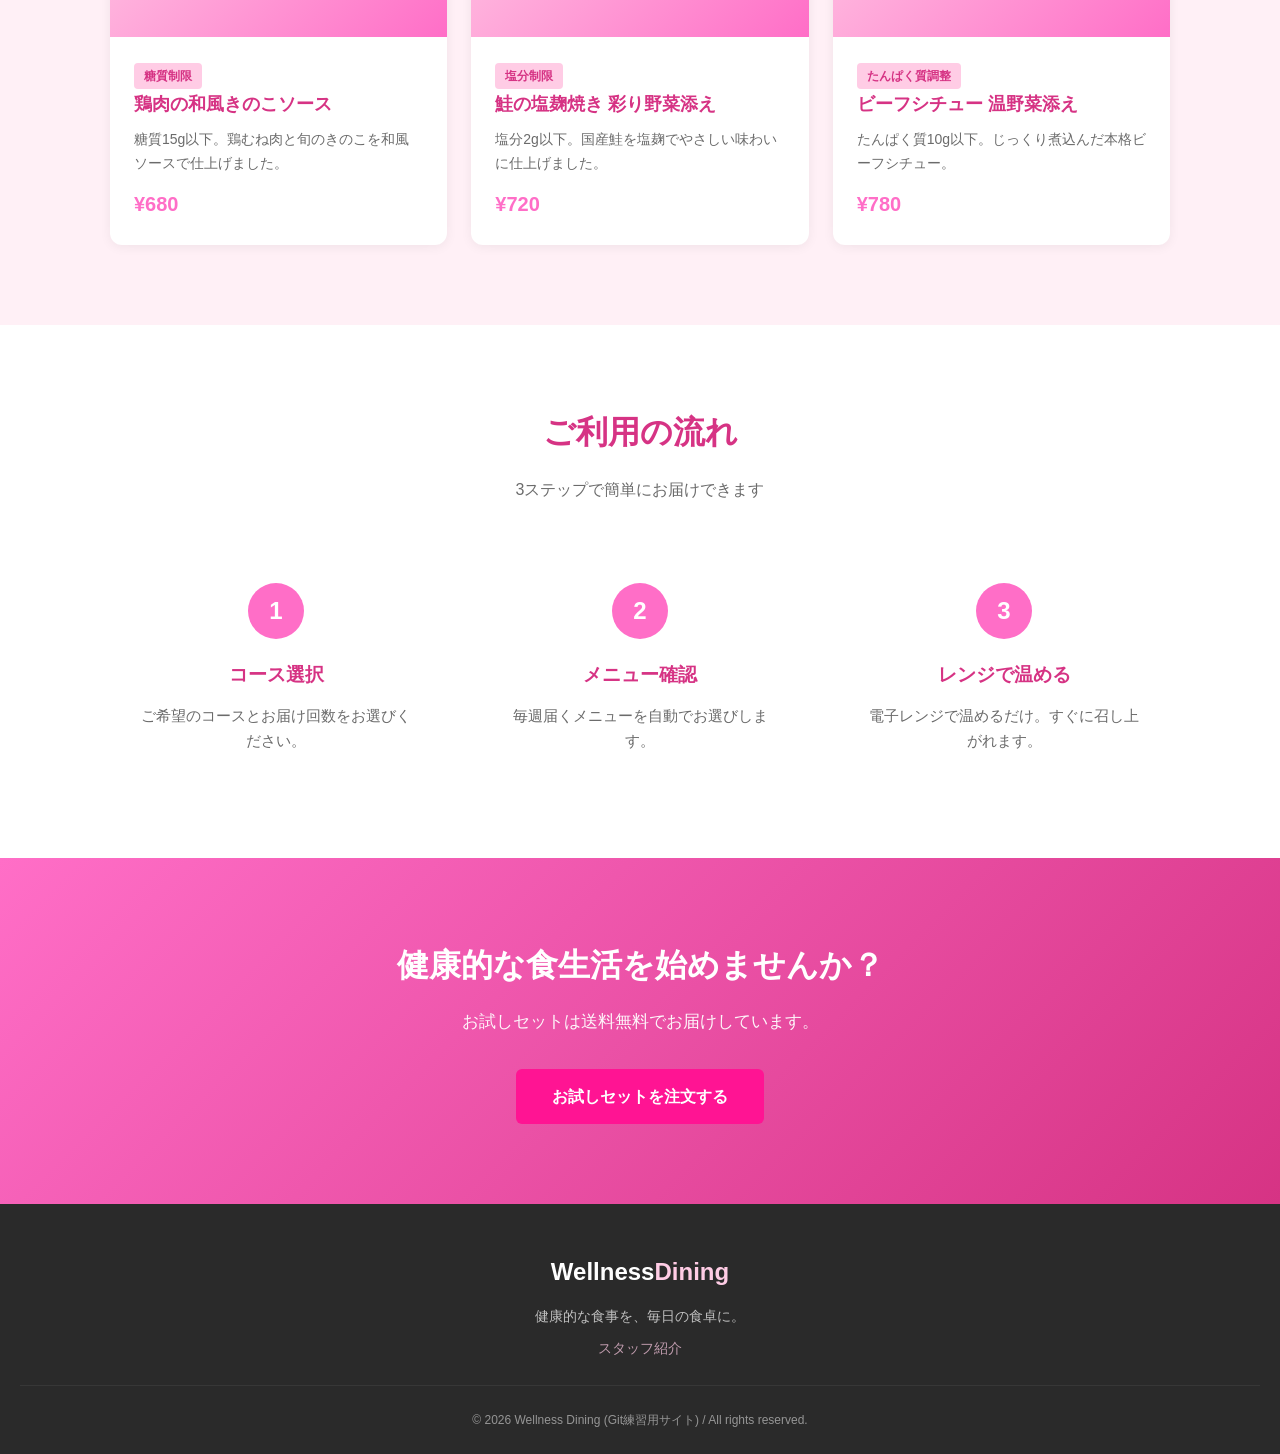
==== commit 0cf2a4e1: "Update index.html" ====
--- a/index.html
+++ b/index.html
@@ -27,7 +27,7 @@
   <section class="hero">
     <span class="hero-badge">🌱 管理栄養士監修</span>
 
-    <h1>健康的な食事を、<br>毎日の食卓に。テスト山ノ井</h1>
+    <h1>木村健康的な食事を、<br>毎日の食卓に。テスト</h1>
 
     <p>糖質制限・塩分制限・たんぱく調整。<br>あなたに合わせた冷凍宅配食をお届けします。</p>
     <a href="#menu" class="btn">メニューを見る</a>
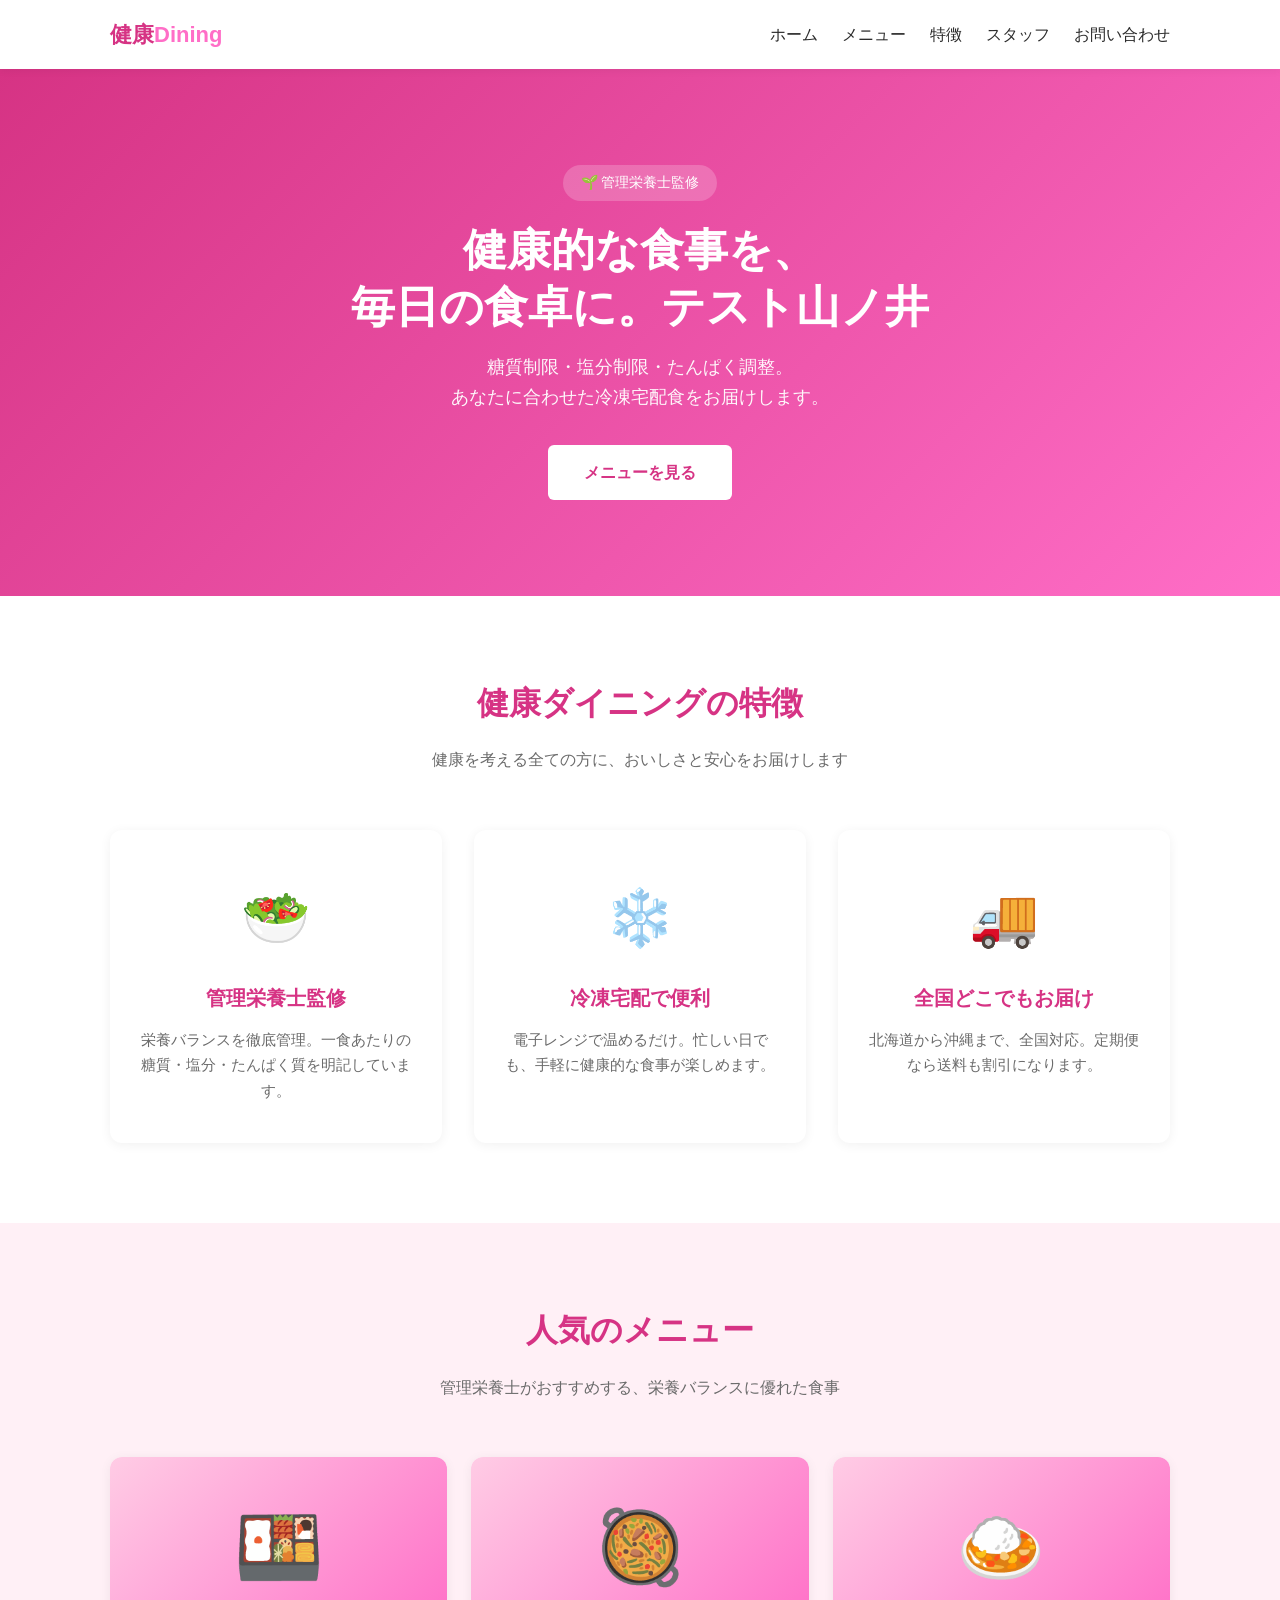
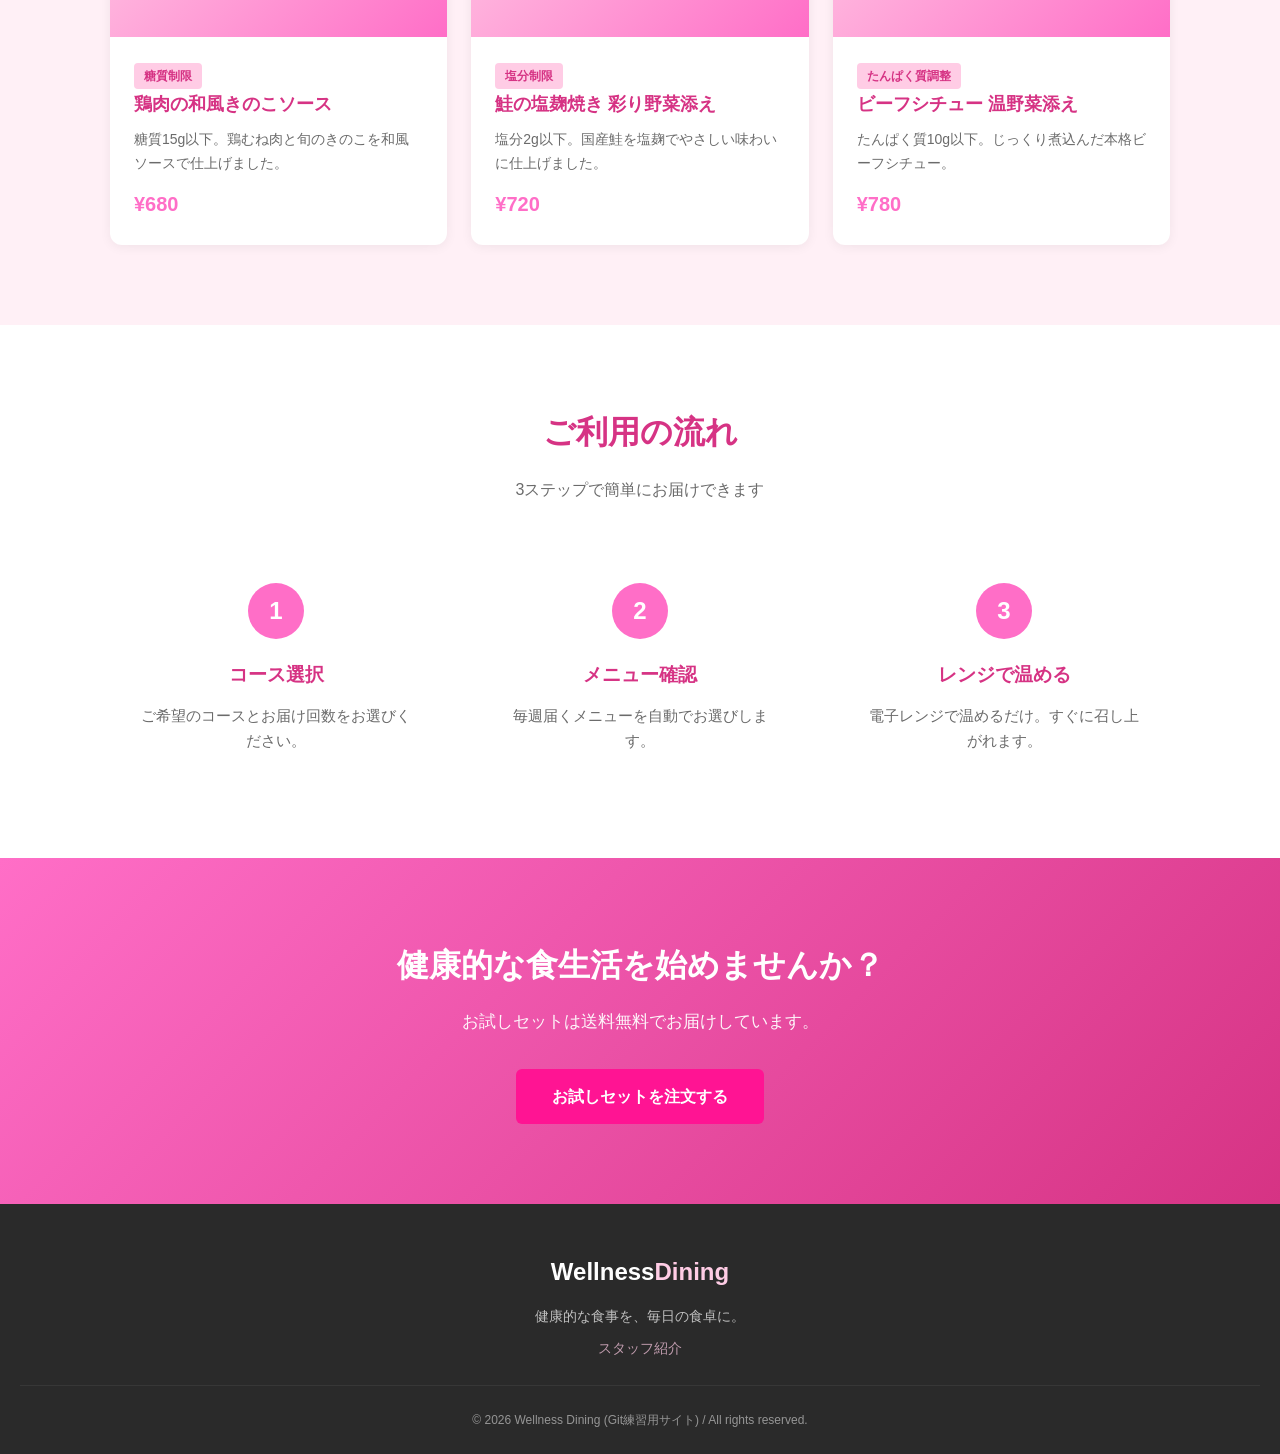
==== commit 1744fdf4: "Merge pull request #18 from wellness-dining/yamanoitest 山ノ井テスト" ====
--- a/index.html
+++ b/index.html
@@ -27,7 +27,7 @@
   <section class="hero">
     <span class="hero-badge">🌱 管理栄養士監修</span>
 
-    <h1>木村健康的な食事を、<br>毎日の食卓に。テスト</h1>
+    <h1>健康的な食事を、<br>毎日の食卓に。テスト山ノ井</h1>
 
     <p>糖質制限・塩分制限・たんぱく調整。<br>あなたに合わせた冷凍宅配食をお届けします。</p>
     <a href="#menu" class="btn">メニューを見る</a>
